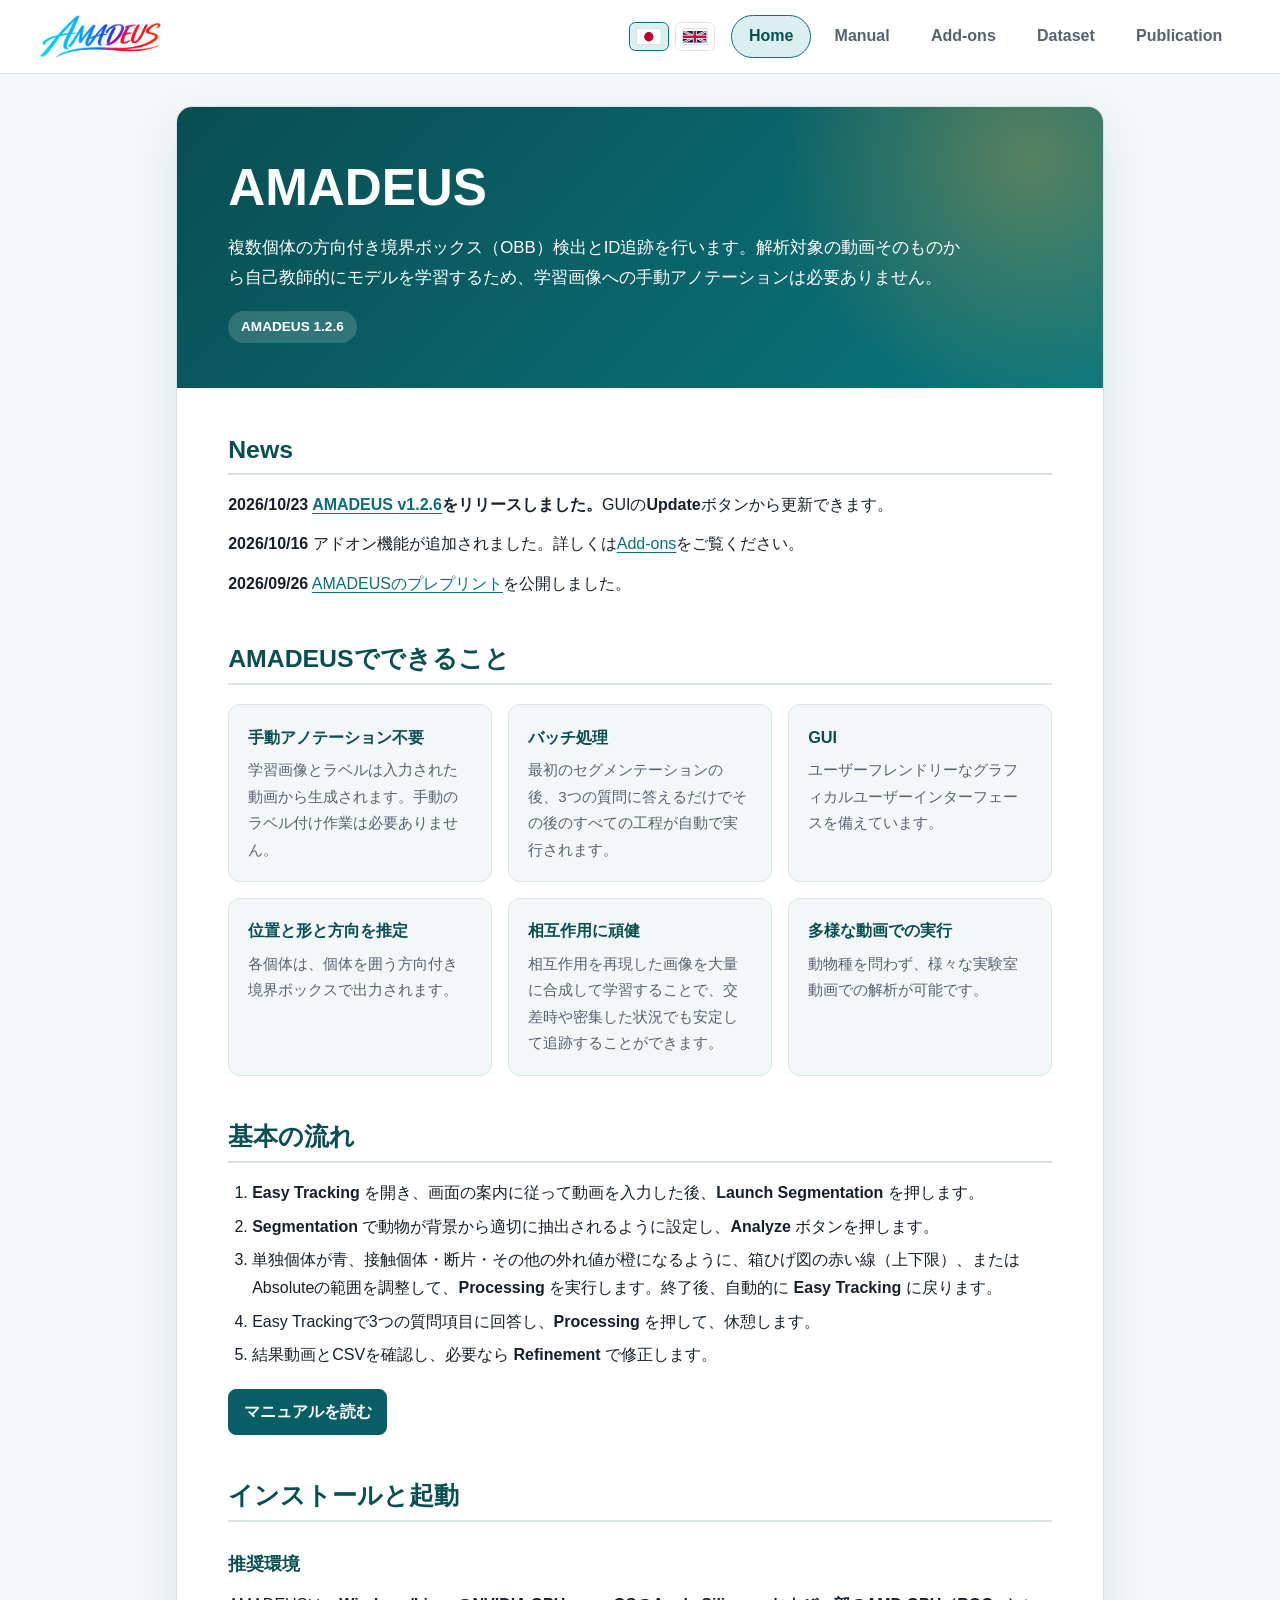
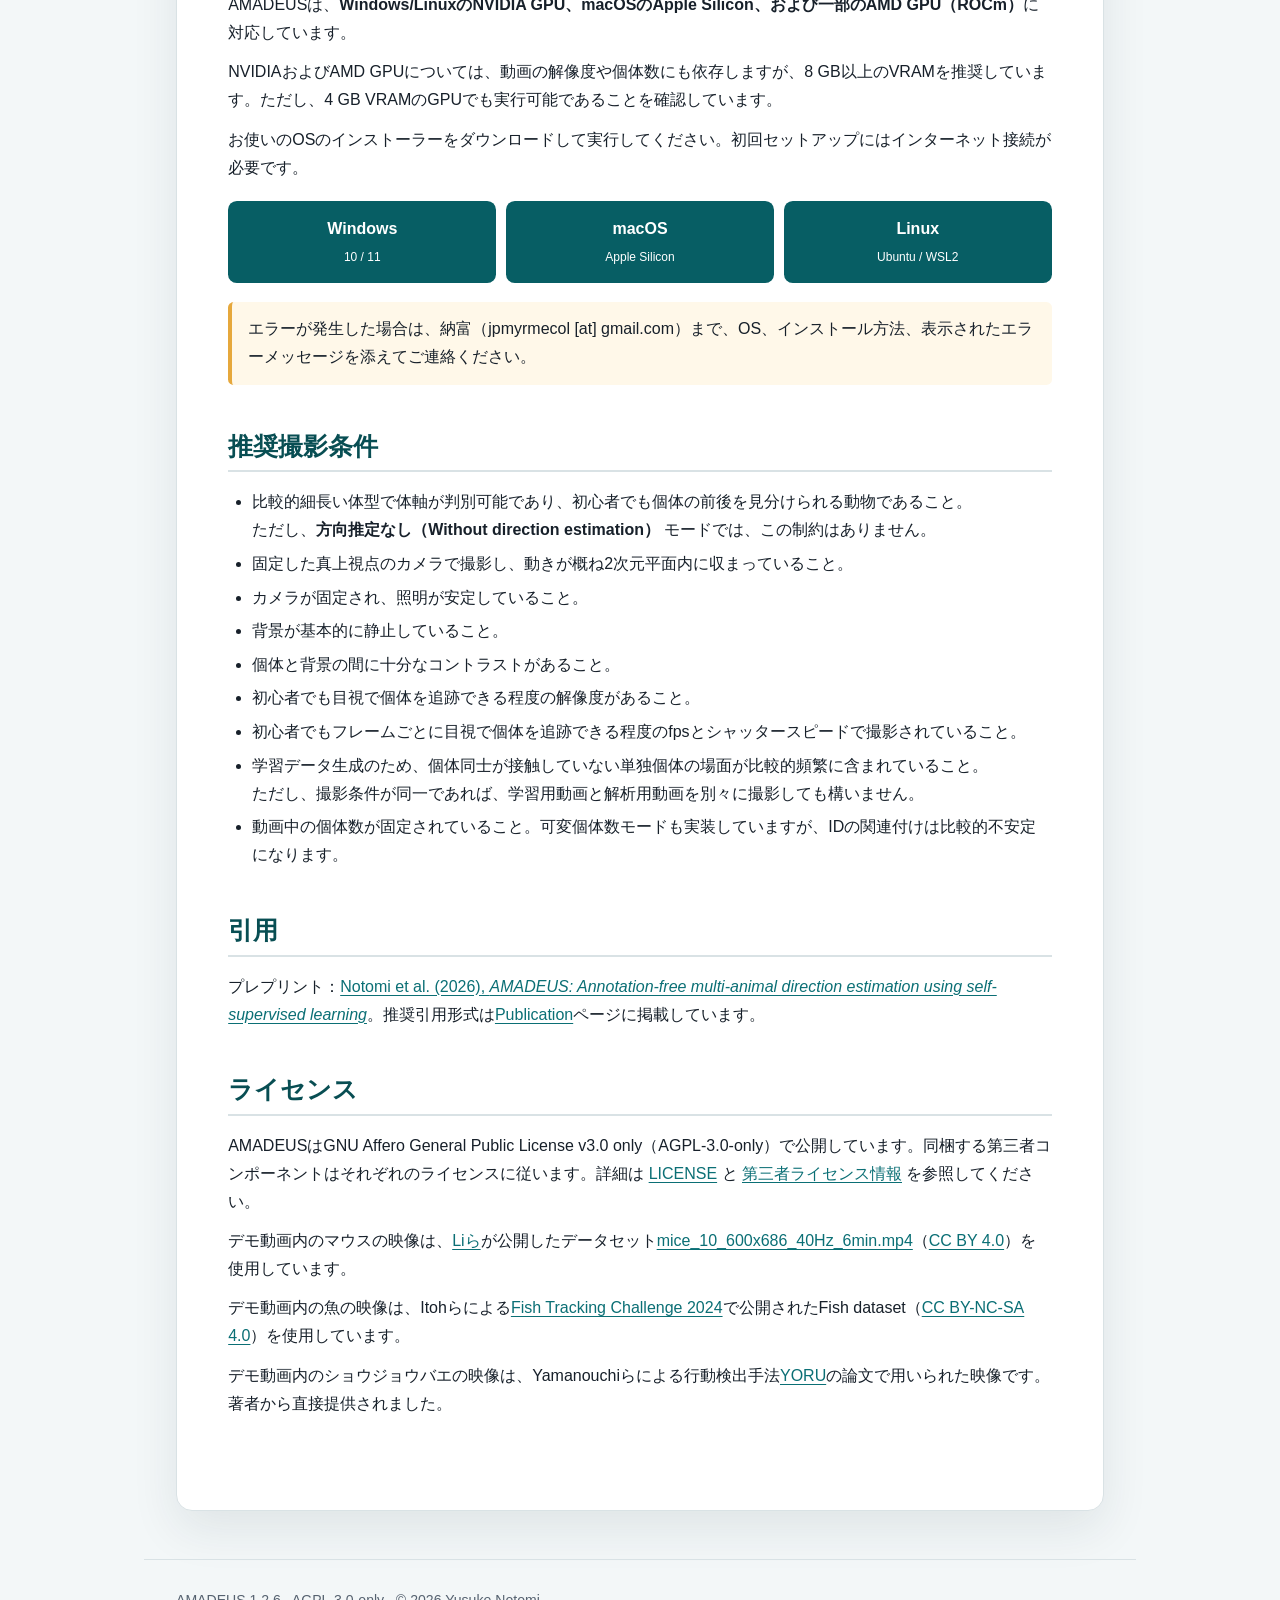
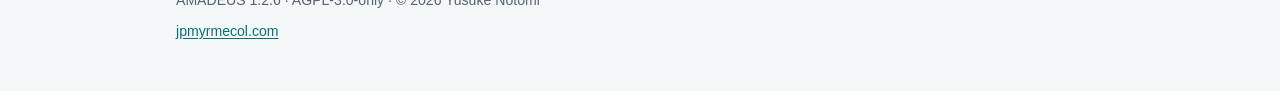
==== jp/index.html @ c87e65a0 "docs(site): update news version links and labels to v1.2.6" ====
<!doctype html>
<html lang="ja">
<head>
<meta charset="utf-8">
<meta name="viewport" content="width=device-width, initial-scale=1">
<script>
if (location.hostname === "jpmyrmecol.github.io") {
  location.replace("https://amadeus.jpmyrmecol.com"
    + location.pathname.replace(/^\/AMADEUS-site\/?/i, "/") + location.search + location.hash);
} else if (location.pathname.toLowerCase() === "/jp/index.html") {
  location.replace("/jp/" + location.search + location.hash);
}
</script>
<title>AMADEUS — 自己教師学習による複数個体トラッキング</title>
<meta name="description" content="AMADEUSは、解析動画そのものから自己教師的に学習し、複数個体の方向付き境界ボックス検出とID追跡を行います。学習画像への手動アノテーションは不要です。">
<link rel="canonical" href="https://amadeus.jpmyrmecol.com/jp/">
<link rel="alternate" hreflang="en" href="https://amadeus.jpmyrmecol.com/">
<link rel="alternate" hreflang="ja" href="https://amadeus.jpmyrmecol.com/jp/">
<link rel="alternate" hreflang="x-default" href="https://amadeus.jpmyrmecol.com/">
<link rel="icon" href="/assets/icon.png">
<link rel="stylesheet" href="/site.css?v=6">
<link rel="stylesheet" href="/install-tabs.css">
<link rel="stylesheet" href="/background-video.css?v=7">
<script src="/background-video.js?v=9" defer></script>
</head>
<body>
<a class="skip-link" href="#content">本文へ移動</a>

<header class="topbar"><a class="topbar-brand" href="/jp/"><img src="/assets/wordmark.png" alt="AMADEUS" width="116" height="42"></a><div class="navgroup"><div class="langs" role="group" aria-label="言語"><a href="/jp/" lang="ja" hreflang="ja" title="日本語" aria-label="日本語" aria-current="true"><svg viewBox="0 0 900 600" width="26" height="18" aria-hidden="true"><path fill="#fff" d="M0 0h900v600H0z"/><circle fill="#bc002d" cx="450" cy="300" r="180"/></svg></a><a href="/" lang="en" hreflang="en" title="English" aria-label="English"><svg viewBox="0 0 60 30" width="26" height="18" aria-hidden="true"><clipPath id="uk-flag"><path d="M0 0h60v30H0z"/></clipPath><g clip-path="url(#uk-flag)"><path fill="#012169" d="M0 0h60v30H0z"/><path d="m0 0 60 30m0-30L0 30" stroke="#fff" stroke-width="6"/><path d="m0 0 60 30m0-30L0 30" stroke="#c8102e" stroke-width="2"/><path d="M30 0v30M0 15h60" stroke="#fff" stroke-width="10"/><path d="M30 0v30M0 15h60" stroke="#c8102e" stroke-width="6"/></g></svg></a></div><nav class="tabs" aria-label="サイト内メニュー"><a href="/jp/" aria-current="page">Home</a><a href="/jp/manual.html">Manual</a><a href="/jp/addons.html">Add-ons</a><a href="/jp/dataset.html">Dataset</a><a href="/jp/publication.html">Publication</a></nav></div></header>

<div class="wrap">
<main class="card" id="content">

  <div class="hero">
    <h1>AMADEUS</h1>
    <p>複数個体の方向付き境界ボックス（OBB）検出とID追跡を行います。解析対象の動画そのものから自己教師的にモデルを学習するため、学習画像への手動アノテーションは必要ありません。</p>
    <a class="pill" href="https://github.com/jpmyrmecol/AMADEUS" target="_blank" rel="noopener noreferrer">AMADEUS 1.2.6</a>
  </div>

  <div class="site-mobile-demo">
    <video class="site-mobile-demo__video" autoplay muted loop playsinline preload="metadata" aria-label="AMADEUSのモバイルデモ動画"></video>
  </div>

  <div class="body">

  <section id="news">
    <h2>News</h2>
    <p><strong>2026/10/23 <a href="https://github.com/jpmyrmecol/AMADEUS/releases/tag/v1.2.6" target="_blank" rel="noopener noreferrer">AMADEUS v1.2.6</a>をリリースしました。</strong>GUIの<strong>Update</strong>ボタンから更新できます。</p>
    <p><strong>2026/10/16</strong> アドオン機能が追加されました。詳しくは<a href="/jp/addons.html">Add-ons</a>をご覧ください。</p>
    <p><strong>2026/09/26</strong> <a href="https://doi.org/10.64898/2026.09.19.752854" target="_blank" rel="noopener noreferrer">AMADEUSのプレプリント</a>を公開しました。</p>
  </section>

  <section id="about">
    <h2>AMADEUSでできること</h2>
    <div class="cards">
      <article>
        <h3>手動アノテーション不要</h3>
        <p>学習画像とラベルは入力された動画から生成されます。手動のラベル付け作業は必要ありません。</p>
      </article>
      <article>
        <h3>バッチ処理</h3>
        <p>最初のセグメンテーションの後、3つの質問に答えるだけでその後のすべての工程が自動で実行されます。</p>
      </article>
      <article>
        <h3>GUI</h3>
        <p>ユーザーフレンドリーなグラフィカルユーザーインターフェースを備えています。</p>
      </article>
      <article>
        <h3>位置と形と方向を推定</h3>
        <p>各個体は、個体を囲う方向付き境界ボックスで出力されます。</p>
      </article>
      <article>
        <h3>相互作用に頑健</h3>
        <p>相互作用を再現した画像を大量に合成して学習することで、交差時や密集した状況でも安定して追跡することができます。</p>
      </article>
      <article>
        <h3>多様な動画での実行</h3>
        <p>動物種を問わず、様々な実験室動画での解析が可能です。</p>
      </article>
    </div>
  </section>

  <section id="workflow">
    <h2>基本の流れ</h2>
    <ol>
      <li><strong>Easy Tracking</strong> を開き、画面の案内に従って動画を入力した後、<strong>Launch Segmentation</strong> を押します。</li>
      <li><strong>Segmentation</strong> で動物が背景から適切に抽出されるように設定し、<strong>Analyze</strong> ボタンを押します。</li>
      <li>単独個体が青、接触個体・断片・その他の外れ値が橙になるように、箱ひげ図の赤い線（上下限）、またはAbsoluteの範囲を調整して、<strong>Processing</strong> を実行します。終了後、自動的に <strong>Easy Tracking</strong> に戻ります。</li>
      <li>Easy Trackingで3つの質問項目に回答し、<strong>Processing</strong> を押して、休憩します。</li>
      <li>結果動画とCSVを確認し、必要なら <strong>Refinement</strong> で修正します。</li>
    </ol>
    <div class="links"><a class="primary" href="/jp/manual.html">マニュアルを読む</a></div>
  </section>

  <section id="install">
    <h2>インストールと起動</h2>
<h3>推奨環境</h3>
<p>AMADEUSは、<strong>Windows/LinuxのNVIDIA GPU、macOSのApple Silicon、および一部のAMD GPU（ROCm）</strong>に対応しています。</p>
<p>NVIDIAおよびAMD GPUについては、動画の解像度や個体数にも依存しますが、8 GB以上のVRAMを推奨しています。ただし、4 GB VRAMのGPUでも実行可能であることを確認しています。</p>
<p>お使いのOSのインストーラーをダウンロードして実行してください。初回セットアップにはインターネット接続が必要です。</p>
<div class="installer-downloads" role="group" aria-label="OS別インストーラー">
<a href="/AMADEUS-Setup.bat" download>Windows<span>10 / 11</span></a>
<a href="/AMADEUS-Setup.command" download>macOS<span>Apple Silicon</span></a>
<a href="/AMADEUS-Setup.sh" download>Linux<span>Ubuntu / WSL2</span></a>
</div>
<p class="note">エラーが発生した場合は、納富（jpmyrmecol [at] gmail.com）まで、OS、インストール方法、表示されたエラーメッセージを添えてご連絡ください。</p>

  </section>

  <section id="recording">
    <h2>推奨撮影条件</h2>
    <ul>
      <li>比較的細長い体型で体軸が判別可能であり、初心者でも個体の前後を見分けられる動物であること。<br>ただし、<strong>方向推定なし（Without direction estimation）</strong> モードでは、この制約はありません。</li>
      <li>固定した真上視点のカメラで撮影し、動きが概ね2次元平面内に収まっていること。</li>
      <li>カメラが固定され、照明が安定していること。</li>
      <li>背景が基本的に静止していること。</li>
      <li>個体と背景の間に十分なコントラストがあること。</li>
      <li>初心者でも目視で個体を追跡できる程度の解像度があること。</li>
      <li>初心者でもフレームごとに目視で個体を追跡できる程度のfpsとシャッタースピードで撮影されていること。</li>
      <li>学習データ生成のため、個体同士が接触していない単独個体の場面が比較的頻繁に含まれていること。<br>ただし、撮影条件が同一であれば、学習用動画と解析用動画を別々に撮影しても構いません。</li>
      <li>動画中の個体数が固定されていること。可変個体数モードも実装していますが、IDの関連付けは比較的不安定になります。</li>
    </ul>
  </section>

    <section id="cite">
    <h2>引用</h2>
    <p>プレプリント：<a href="https://doi.org/10.64898/2026.09.19.752854" target="_blank" rel="noopener noreferrer">Notomi et al. (2026), <em>AMADEUS: Annotation-free multi-animal direction estimation using self-supervised learning</em></a>。推奨引用形式は<a href="/jp/publication.html">Publication</a>ページに掲載しています。</p>
  </section>

  <section id="license">
    <h2>ライセンス</h2>
    <p>AMADEUSはGNU Affero General Public License v3.0 only（AGPL-3.0-only）で公開しています。同梱する第三者コンポーネントはそれぞれのライセンスに従います。詳細は <a href="https://github.com/jpmyrmecol/AMADEUS/blob/main/LICENSE" target="_blank" rel="noopener noreferrer">LICENSE</a> と <a href="https://github.com/jpmyrmecol/AMADEUS/blob/main/THIRD_PARTY_NOTICES.md" target="_blank" rel="noopener noreferrer">第三者ライセンス情報</a> を参照してください。</p>
    <p>デモ動画内のマウスの映像は、<a href="https://doi.org/10.1038/s41592-026-03051-8" target="_blank" rel="noopener noreferrer">Liら</a>が公開したデータセット<a href="https://doi.org/10.5281/zenodo.14580256" target="_blank" rel="noopener noreferrer">mice_10_600x686_40Hz_6min.mp4</a>（<a href="https://creativecommons.org/licenses/by/4.0/" target="_blank" rel="noopener noreferrer">CC BY 4.0</a>）を使用しています。</p>
    <p>デモ動画内の魚の映像は、Itohらによる<a href="https://ftc-2024.github.io/" target="_blank" rel="noopener noreferrer">Fish Tracking Challenge 2024</a>で公開されたFish dataset（<a href="https://creativecommons.org/licenses/by-nc-sa/4.0/" target="_blank" rel="noopener noreferrer">CC BY-NC-SA 4.0</a>）を使用しています。</p>
    <p>デモ動画内のショウジョウバエの映像は、Yamanouchiらによる行動検出手法<a href="https://doi.org/10.1126/sciadv.adw2109" target="_blank" rel="noopener noreferrer">YORU</a>の論文で用いられた映像です。著者から直接提供されました。</p>
  </section>

  </div>
</main>
</div>

<footer class="site">
  <p>AMADEUS 1.2.6 · AGPL-3.0-only · © 2026 Yusuke Notomi</p>
  <p><a href="https://jpmyrmecol.com/" target="_blank" rel="noopener noreferrer">jpmyrmecol.com</a></p>
</footer>
<!-- home-cache-refresh: 2026-09-14 -->
</body>
</html>
---- site.css ----
/* AMADEUS site -- shares the visual language of the HTML manuals. */
:root {
  color-scheme: light;
  --ink: #17202a;
  --muted: #566270;
  --paper: #ffffff;
  --soft: #f3f7f8;
  --line: #d9e2e5;
  --brand: #0b6f75;
  --brand-dark: #084e53;
  --accent: #e6a83c;
  --code: #edf3f4;
  --shadow: 0 18px 48px rgba(18, 45, 52, 0.09);
  --topbar-h: 4.6rem;
}

* { box-sizing: border-box; }
html { scroll-behavior: smooth; background: var(--soft); }

body {
  margin: 0;
  background: var(--soft);
  color: var(--ink);
  font-family: -apple-system, BlinkMacSystemFont, "Segoe UI", "Noto Sans JP",
    "Yu Gothic UI", Meiryo, sans-serif;
  line-height: 1.75;
}

a { color: var(--brand); text-underline-offset: 0.16em; }
a:hover { color: var(--brand-dark); }

.skip-link {
  position: fixed; top: 0.5rem; left: 0.5rem; z-index: 30;
  padding: 0.55rem 0.8rem; background: var(--ink); color: white;
  transform: translateY(-150%);
}
.skip-link:focus { transform: none; }

/* ---------- top bar with the site tabs ---------- */
.topbar {
  position: sticky; top: 0; z-index: 20;
  display: flex; align-items: center; gap: 1.5rem;
  height: var(--topbar-h);
  padding: 0 clamp(0.9rem, 4vw, 2.5rem);
  border-bottom: 1px solid var(--line);
  background: rgba(255, 255, 255, 0.94);
}

.topbar-brand { display: inline-flex; align-items: center; text-decoration: none; }
.topbar-brand img { height: 2.7rem; width: auto; display: block; }

.navgroup { display: flex; align-items: center; gap: 1rem; margin-left: auto; }

.langs { display: flex; gap: 0.4rem; }
.langs a {
  display: inline-flex; align-items: center; justify-content: center;
  width: 2.5rem; height: 1.85rem;
  border: 1px solid var(--line); border-radius: 0.4rem; background: var(--paper);
  transition: background .15s, border-color .15s;
}
.langs a:hover { background: #eaf3f4; border-color: var(--brand); }
.langs a[aria-current="true"] { background: #dceff0; border-color: var(--brand); }
.langs svg { width: 1.6rem; height: 1.1rem; display: block; border: 1px solid var(--line); }
.langs a:focus-visible { outline: 3px solid var(--accent); outline-offset: 3px; }

.tabs { display: flex; gap: 0.35rem; }
.tabs a {
  padding: 0.42rem 1.05rem;
  border: 1px solid transparent; border-radius: 999px;
  color: var(--muted); text-decoration: none; font-weight: 600;
  white-space: nowrap;
}
.tabs a:hover { background: var(--soft); color: var(--brand-dark); }
.tabs a[aria-current="page"] {
  border-color: var(--brand); background: #dceff0; color: var(--brand-dark);
}
.tabs a:focus-visible, .topbar-brand:focus-visible {
  outline: 3px solid var(--accent); outline-offset: 3px;
}

/* ---------- page shell ---------- */
.wrap { max-width: 62rem; margin: 2rem auto 3rem; padding: 0 clamp(0.9rem, 4vw, 2rem); }

main.card {
  padding: 0 0 3rem;
  border: 1px solid var(--line); border-radius: 1rem;
  background: var(--paper); box-shadow: var(--shadow);
  overflow: hidden;
}

.hero {
  padding: 3.2rem clamp(1.2rem, 4vw, 3.4rem) 2.8rem;
  background:
    radial-gradient(circle at 92% 18%, rgba(230, 168, 60, 0.35), transparent 28%),
    linear-gradient(135deg, #084e53, #0b777d);
  color: white;
}
.eyebrow {
  margin: 0 0 0.4rem; color: #d6f3f3; font-weight: 700;
  letter-spacing: 0.08em; text-transform: uppercase; font-size: 0.85rem;
}
.hero h1 { margin: 0; color: white; font-size: clamp(2rem, 5vw, 3.2rem); line-height: 1.16; }
.hero p { max-width: 46rem; margin: 1rem 0 0; font-size: 1.05rem; }
.hero .pill {
  color: #fff; text-decoration: none;
  display: inline-block; margin-top: 1.2rem; padding: 0.25rem 0.8rem;
  border-radius: 999px; background: rgba(255, 255, 255, 0.16);
  font-size: 0.85rem; font-weight: 700;
}

.body { padding: 0 clamp(1.2rem, 4vw, 3.4rem); }

section { scroll-margin-top: calc(var(--topbar-h) + 1rem); margin: 2.8rem 0; }
h2 {
  margin: 0 0 1rem; padding-bottom: 0.45rem;
  border-bottom: 2px solid var(--line);
  color: var(--brand-dark); font-size: 1.55rem; line-height: 1.35;
}
h3 { margin: 1.7rem 0 0.6rem; color: var(--brand-dark); font-size: 1.1rem; }
p { margin: 0.7rem 0; }
ol, ul { padding-left: 1.5rem; }
li + li { margin-top: 0.35rem; }
.lead { font-size: 1.06rem; }

.note {
  margin: 1rem 0; padding: 0.85rem 1rem;
  border-left: 4px solid var(--accent); border-radius: 0.35rem;
  background: #fff8e9;
}

.cards { display: grid; gap: 1rem; grid-template-columns: repeat(auto-fit, minmax(15rem, 1fr)); margin: 1.2rem 0; }
.cards article {
  padding: 1.1rem 1.2rem;
  border: 1px solid var(--line); border-radius: 0.75rem; background: var(--soft);
}
#about .cards article {
  transition: transform 0.16s ease, box-shadow 0.16s ease, border-color 0.16s ease;
}
@media (hover: hover) and (pointer: fine) {
  #about .cards article:hover {
    transform: translateY(-2px);
    border-color: #cbd9dc;
    box-shadow: 0 6px 16px rgba(18, 45, 52, 0.08);
  }
}
@media (prefers-reduced-motion: reduce) {
  #about .cards article { transition: none; }
  #about .cards article:hover { transform: none; }
}
.cards h3 { margin: 0 0 0.35rem; font-size: 1.02rem; }
.cards p { margin: 0; color: var(--muted); font-size: 0.95rem; }

.table-wrap { margin: 1rem 0; overflow-x: auto; border: 1px solid var(--line); border-radius: 0.65rem; }
table { width: 100%; border-collapse: collapse; background: var(--paper); font-size: 0.94rem; }
th, td { padding: 0.7rem 0.8rem; border-bottom: 1px solid var(--line); text-align: left; vertical-align: top; }
th { background: #eaf3f4; color: var(--brand-dark); white-space: nowrap; }
tr:last-child td { border-bottom: 0; }
td { overflow-wrap: anywhere; }

code {
  padding: 0.08em 0.35em; border-radius: 0.25rem; background: var(--code);
  font-family: "Cascadia Mono", Consolas, monospace; font-size: 0.9em;
  overflow-wrap: anywhere;
}
pre {
  margin: 1rem 0; padding: 0.9rem 1rem; overflow-x: auto;
  border: 1px solid var(--line); border-radius: 0.6rem; background: var(--code);
  font-family: "Cascadia Mono", Consolas, monospace; font-size: 0.88rem; line-height: 1.6;
}
pre code { padding: 0; background: none; }

.links { display: flex; flex-wrap: wrap; gap: 0.65rem; margin: 1.2rem 0; }
.links a {
  display: inline-block; padding: 0.5rem 0.9rem;
  border: 1px solid var(--line); border-radius: 0.5rem; background: var(--soft);
  text-decoration: none; font-weight: 600;
}
.links a:hover { border-color: var(--brand); background: #eaf3f4; }
.links a.primary { border-color: #075e64; background: #075e64; color: white; }
.links a.primary:hover { background: var(--brand); }

.status {
  display: inline-block; padding: 0.2rem 0.7rem; border-radius: 999px;
  background: #fff1d6; color: #8a5b09; font-size: 0.82rem; font-weight: 700;
}

footer.site {
  max-width: 62rem; margin: 0 auto 3rem;
  padding: 1.4rem clamp(0.9rem, 4vw, 2rem) 0;
  border-top: 1px solid var(--line);
  color: var(--muted); font-size: 0.88rem;
}
footer.site p { margin: 0.35rem 0; }

@media (max-width: 720px) {
  .topbar {
    display: grid;
    grid-template-columns: minmax(0, 1fr) auto;
    grid-template-areas:
      "brand langs"
      "tabs tabs";
    align-items: center;
    column-gap: 0.75rem;
    row-gap: 0.7rem;
    height: auto;
    padding-top: 0.6rem;
    padding-bottom: 0.6rem;
  }
  .topbar-brand { grid-area: brand; }
  .navgroup { display: contents; }
  .langs { grid-area: langs; justify-self: end; }
  .tabs { grid-area: tabs; width: 100%; flex-wrap: wrap; }
  .tabs a { flex: 1; text-align: center; padding-inline: 0.5rem; }
  .wrap { margin-top: 0; padding: 0; }
  main.card { border-radius: 0; border-inline: 0; }
}

/* Wrap the five site tabs on narrow desktop screens. */
@media (min-width: 721px) and (max-width: 900px) {
  .topbar { display:grid; grid-template-columns:minmax(0,1fr) auto; grid-template-areas:"brand langs" "tabs tabs"; height:auto; row-gap:0.35rem; padding-block:0.5rem; }
  .topbar-brand { grid-area:brand; }
  .navgroup { display:contents; }
  .langs { grid-area:langs; justify-self:end; }
  .tabs { grid-area:tabs; justify-content:center; }
}
---- install-tabs.css ----
/* Native radio controls keep OS selection usable without JavaScript. */
.install-os-tabs {
  position: relative;
  display: grid;
  grid-template-columns: repeat(3, minmax(0, 1fr));
  margin: 1rem 1rem .7rem;
}
.install-os-tabs > .install-os-choice {
  position: absolute;
  width: 1px;
  height: 1px;
  padding: 0;
  overflow: hidden;
  clip-path: inset(50%);
  white-space: nowrap;
}
.install-os-tabs > label {
  display: block;
  padding: .8rem .4rem;
  text-align: center;
  font-weight: 600;
  cursor: pointer;
  color: #52666b;
  border-bottom: 3px solid #dbe5e7;
}
.install-os-tabs > label:hover { background: #edf5f5; }
.install-os-tabs > input:checked + label {
  color: #075e64;
  border-bottom-color: #075e64;
  background: #eaf3f4;
}
.install-os-tabs > input:focus-visible + label {
  outline: 2px solid #075e64;
  outline-offset: -4px;
}
.install-os-tabs > .install-os-panel {
  display: none;
  grid-column: 1 / -1;
  min-width: 0;
  padding: .3rem 0;
}
#launch-os-windows:checked ~ .install-os-windows,
#launch-os-macos:checked ~ .install-os-macos,
#launch-os-linux:checked ~ .install-os-linux,
#install-os-windows:checked ~ .install-os-windows,
#install-os-macos:checked ~ .install-os-macos,
#install-os-linux:checked ~ .install-os-linux,
#uninstall-os-windows:checked ~ .install-os-windows,
#uninstall-os-macos:checked ~ .install-os-macos,
#uninstall-os-linux:checked ~ .install-os-linux { display: block; }
.install-os-panel pre { overflow-x: auto; }

.installer-downloads {
  display: grid;
  grid-template-columns: repeat(3, minmax(0, 1fr));
  gap: .6rem;
  margin: 1.2rem 0;
}
.installer-downloads > a {
  display: block;
  padding: .9rem .3rem;
  border-radius: .55rem;
  background: #075e64;
  color: #fff;
  text-align: center;
  text-decoration: none;
  font-weight: 700;
}
.installer-downloads > a:hover { background: #03464b; color: #fff; }
.installer-downloads > a:focus-visible { outline: 3px solid #d49a24; outline-offset: 3px; }
.installer-downloads span { display: block; margin-top: .25rem; font-size: .75rem; font-weight: 400; }

/* Standalone manual command blocks. Inline <code> remains untouched. */
.manual-command-block {
  position: relative;
  max-width: 100%;
  min-width: 0;
  margin: .85rem 0 1rem;
}
.manual-command-block > pre {
  margin: 0;
  padding: 1rem 7.6rem 1rem .85rem;
  overflow-x: auto;
  white-space: pre;
  background: #edf3f4;
  color: #17202a;
  border: 1px solid #d9e2e5;
  border-radius: .5rem;
}
.manual-command-block > pre > code {
  padding: 0;
  background: transparent;
  border-radius: 0;
  white-space: inherit;
  overflow-wrap: normal;
  word-break: normal;
}
.manual-command-copy {
  position: absolute;
  top: .45rem;
  right: .45rem;
  min-width: 5.9rem;
  padding: .35rem .55rem;
  border: 1px solid #0b6f75;
  border-radius: .35rem;
  background: #fff;
  color: #084e53;
  font: inherit;
  font-size: .8rem;
  font-weight: 600;
  line-height: 1.3;
  cursor: pointer;
}
.manual-command-copy:hover { background: #eaf3f4; }
.manual-command-copy:focus-visible {
  outline: 2px solid #0b6f75;
  outline-offset: 2px;
}
.manual-command-copy:disabled { cursor: default; opacity: .8; }
---- background-video.css ----
/* Responsive tracking-video background for AMADEUS pages. */
.site-background-video,
.site-background-poster {
  position: fixed;
  left: 0;
  top: var(--site-background-top, 4.6rem);
  width: 100vw;
  height: calc(100vh - var(--site-background-top, 4.6rem));
  object-fit: cover;
  object-position: center center;
  background: #f3f7f8;
  pointer-events: none;
  z-index: 0;
}

.site-background-hitarea {
  position: fixed;
  left: 0;
  top: var(--site-background-top, 4.6rem);
  width: 100vw;
  height: calc(100vh - var(--site-background-top, 4.6rem));
  margin: 0;
  padding: 0;
  border: 0;
  background: transparent;
  cursor: pointer;
  z-index: 0;
}

.site-background-hitarea:focus-visible {
  outline: 3px solid #e6a83c;
  outline-offset: -6px;
}

body.site-background-active > .wrap,
body.site-background-active > .layout,
body.site-background-active > footer.site {
  position: relative;
  z-index: 1;
}

body.site-background-active > footer.site {
  background: rgba(243, 247, 248, 0.96);
}

.site-mobile-demo {
  display: none;
  position: relative;
  width: 100%;
}

.site-mobile-demo.is-visible {
  display: block;
}

.site-mobile-demo__video {
  display: block;
  width: 100%;
  height: auto;
}

.site-mobile-demo.is-manual-playback {
  cursor: pointer;
}

.site-mobile-demo.is-manual-playback:focus-visible {
  outline: 3px solid #e6a83c;
  outline-offset: -4px;
}

.site-mobile-demo.is-manual-playback .site-mobile-demo__video {
  aspect-ratio: 2 / 3;
  object-fit: cover;
}

.site-demo-control {
  position: absolute;
  display: block;
  color: #084e53;
  pointer-events: none;
  z-index: 3;
}

.site-demo-control.is-hidden {
  display: none;
}

.site-demo-control--background {
  position: fixed;
  transform: translate(-50%, -50%);
}

.site-demo-control--mobile {
  left: 50%;
  top: 50%;
  transform: translate(-50%, -50%);
}

.site-demo-control__disc {
  display: grid;
  place-items: center;
  width: 84px;
  height: 84px;
  border: 2px solid rgba(8, 78, 83, 0.28);
  border-radius: 50%;
  background: rgba(255, 255, 255, 0.5);
  box-shadow: 0 8px 28px rgba(18, 45, 52, 0.24);
}

.site-demo-control__icon::before {
  content: "";
  display: block;
  width: 0;
  height: 0;
  margin-left: 6px;
  border-top: 15px solid transparent;
  border-bottom: 15px solid transparent;
  border-left: 24px solid currentColor;
}

@media print {
  .site-background-video,
  .site-background-poster,
  .site-background-hitarea,
  .site-demo-control {
    display: none !important;
  }
}
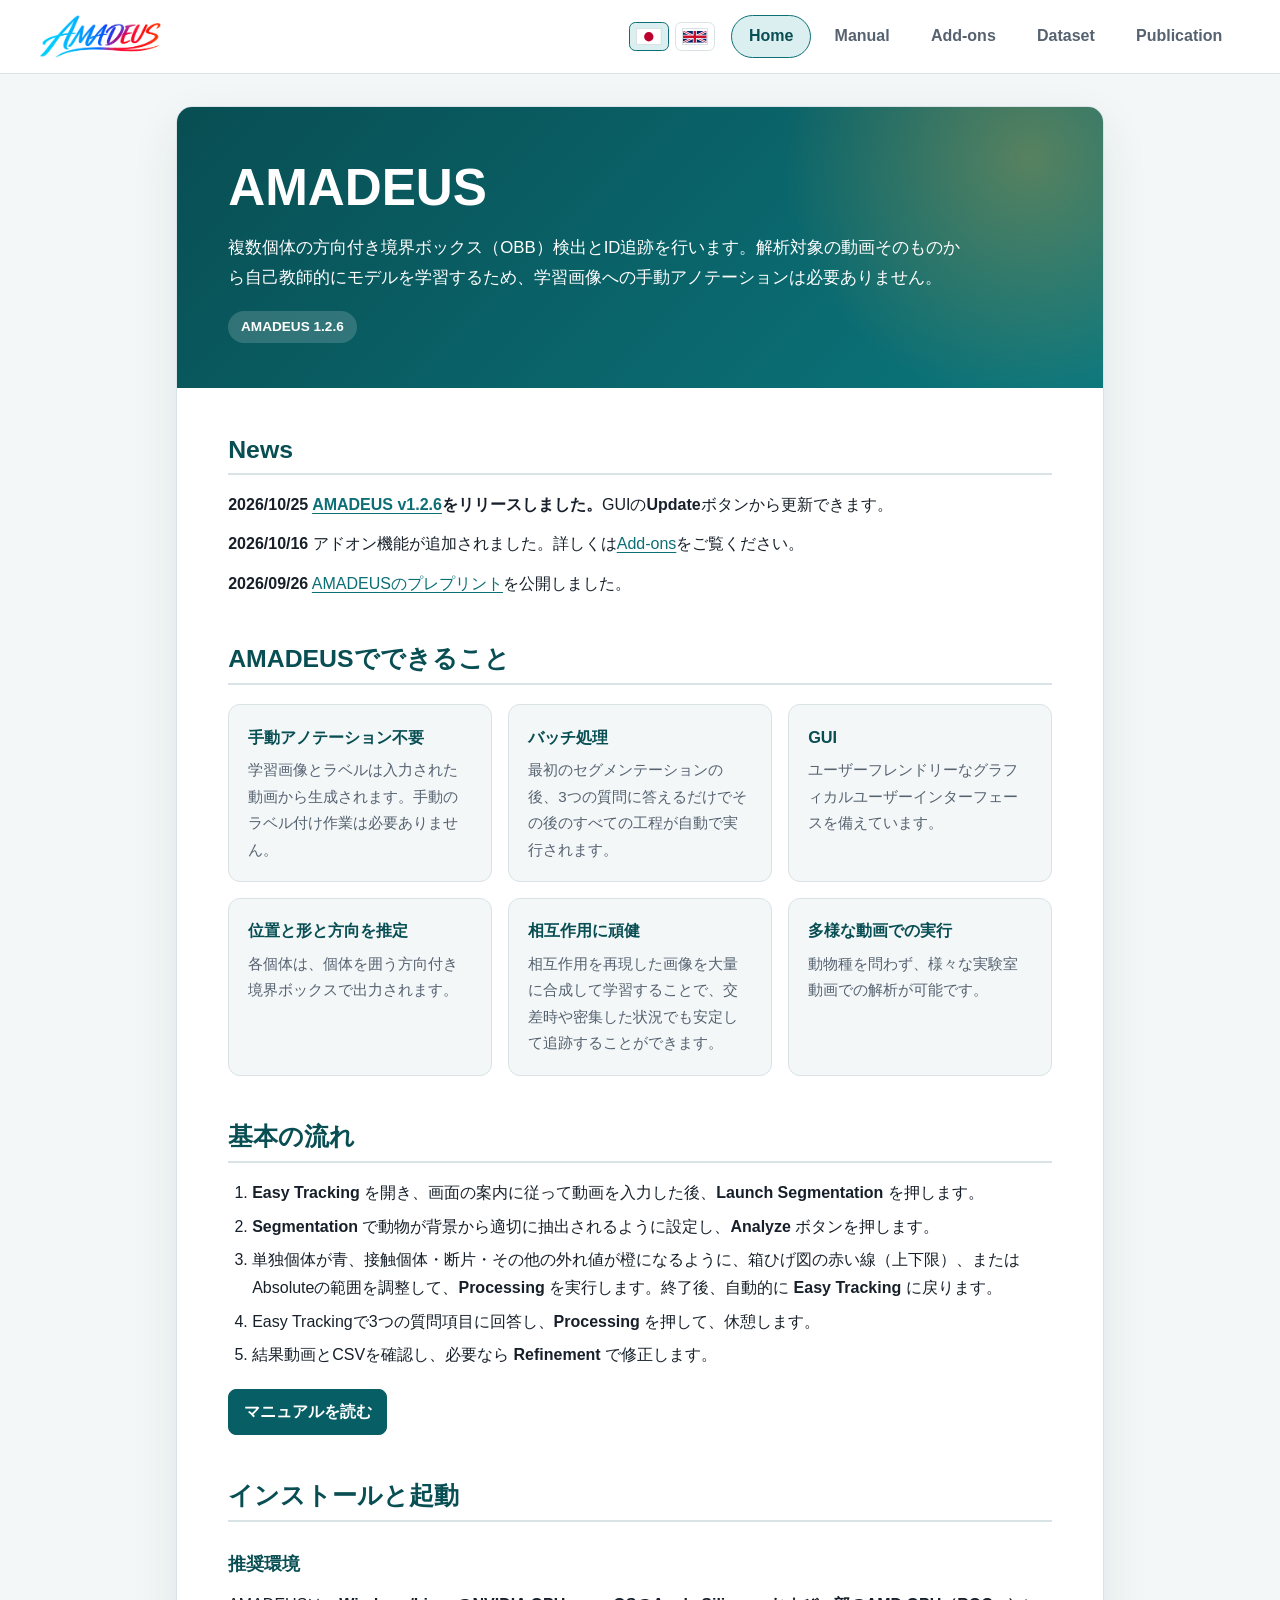
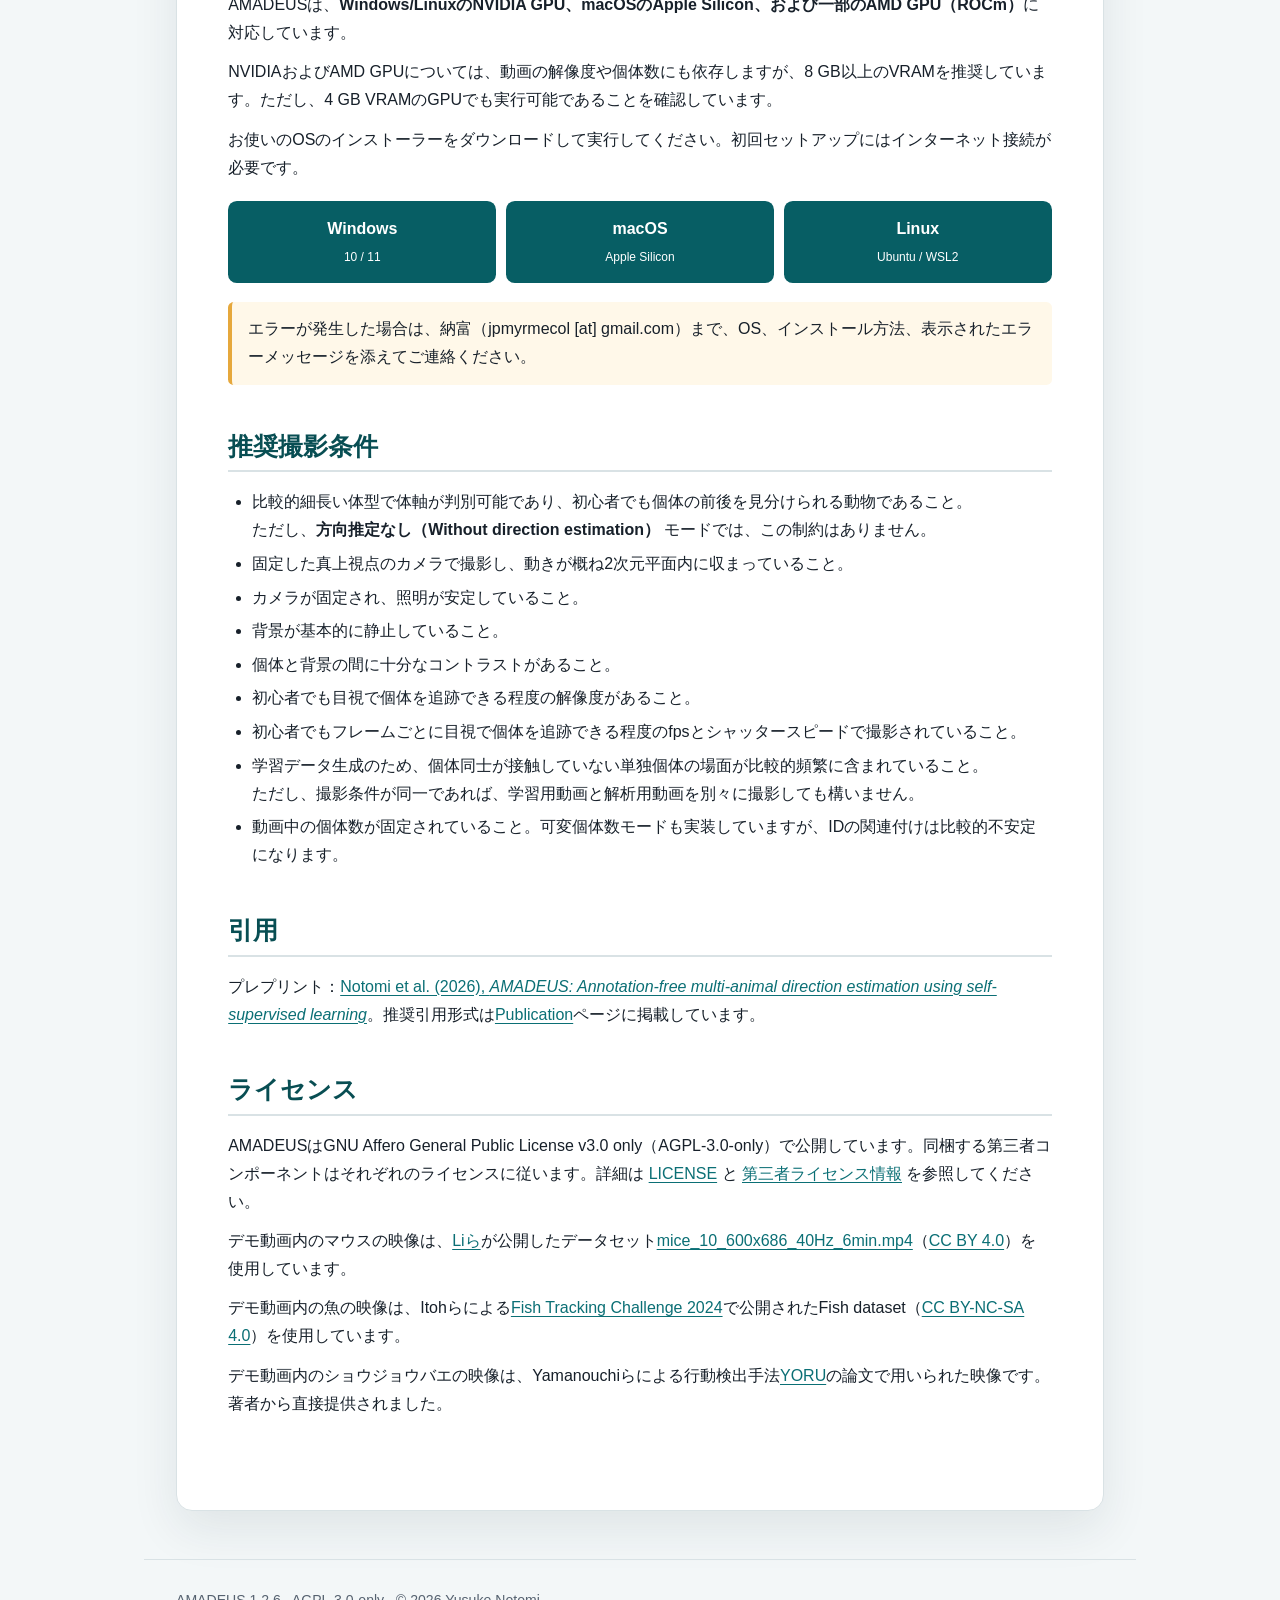
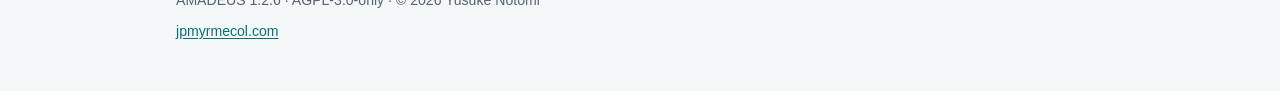
==== commit b053b409: "docs(site): correct v1.2.6 release news date to Oct 25" ====
--- a/jp/index.html
+++ b/jp/index.html
@@ -45,7 +45,7 @@
 
   <section id="news">
     <h2>News</h2>
-    <p><strong>2026/10/23 <a href="https://github.com/jpmyrmecol/AMADEUS/releases/tag/v1.2.6" target="_blank" rel="noopener noreferrer">AMADEUS v1.2.6</a>をリリースしました。</strong>GUIの<strong>Update</strong>ボタンから更新できます。</p>
+    <p><strong>2026/10/25 <a href="https://github.com/jpmyrmecol/AMADEUS/releases/tag/v1.2.6" target="_blank" rel="noopener noreferrer">AMADEUS v1.2.6</a>をリリースしました。</strong>GUIの<strong>Update</strong>ボタンから更新できます。</p>
     <p><strong>2026/10/16</strong> アドオン機能が追加されました。詳しくは<a href="/jp/addons.html">Add-ons</a>をご覧ください。</p>
     <p><strong>2026/09/26</strong> <a href="https://doi.org/10.64898/2026.09.19.752854" target="_blank" rel="noopener noreferrer">AMADEUSのプレプリント</a>を公開しました。</p>
   </section>
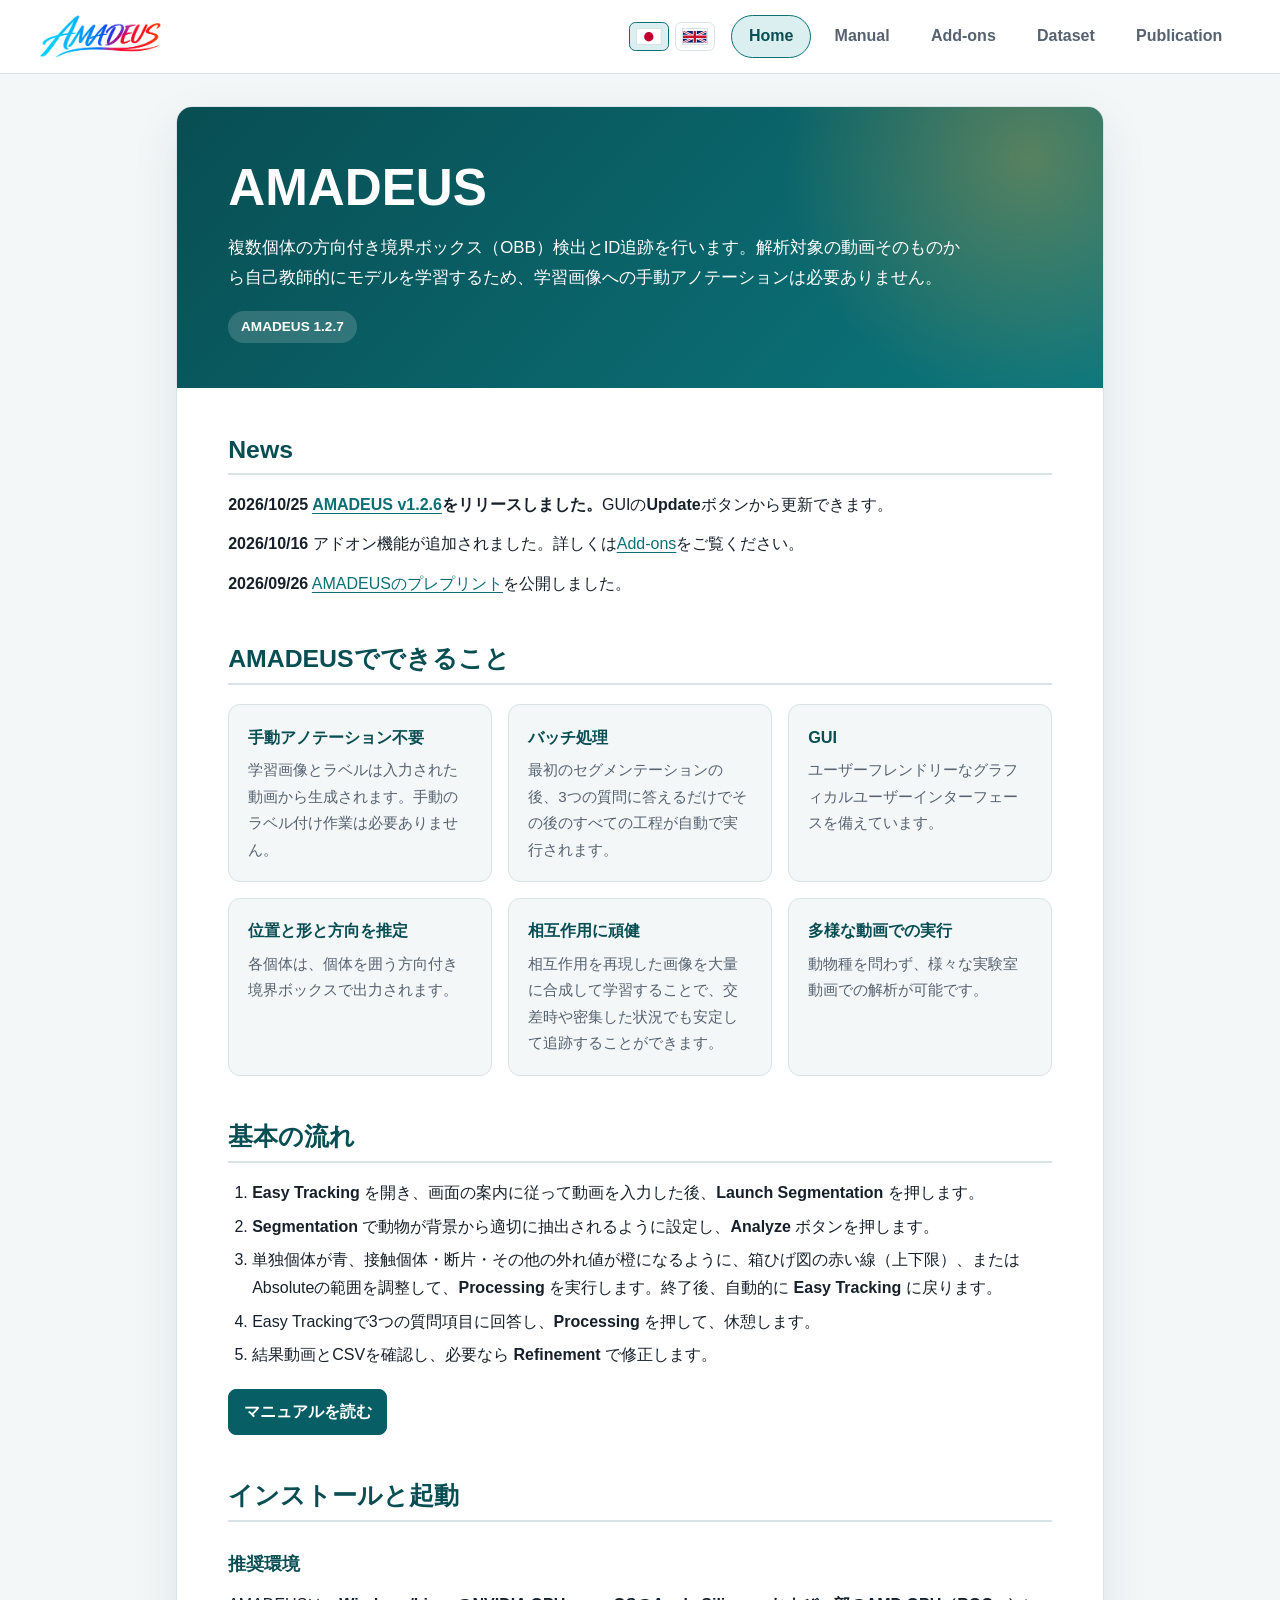
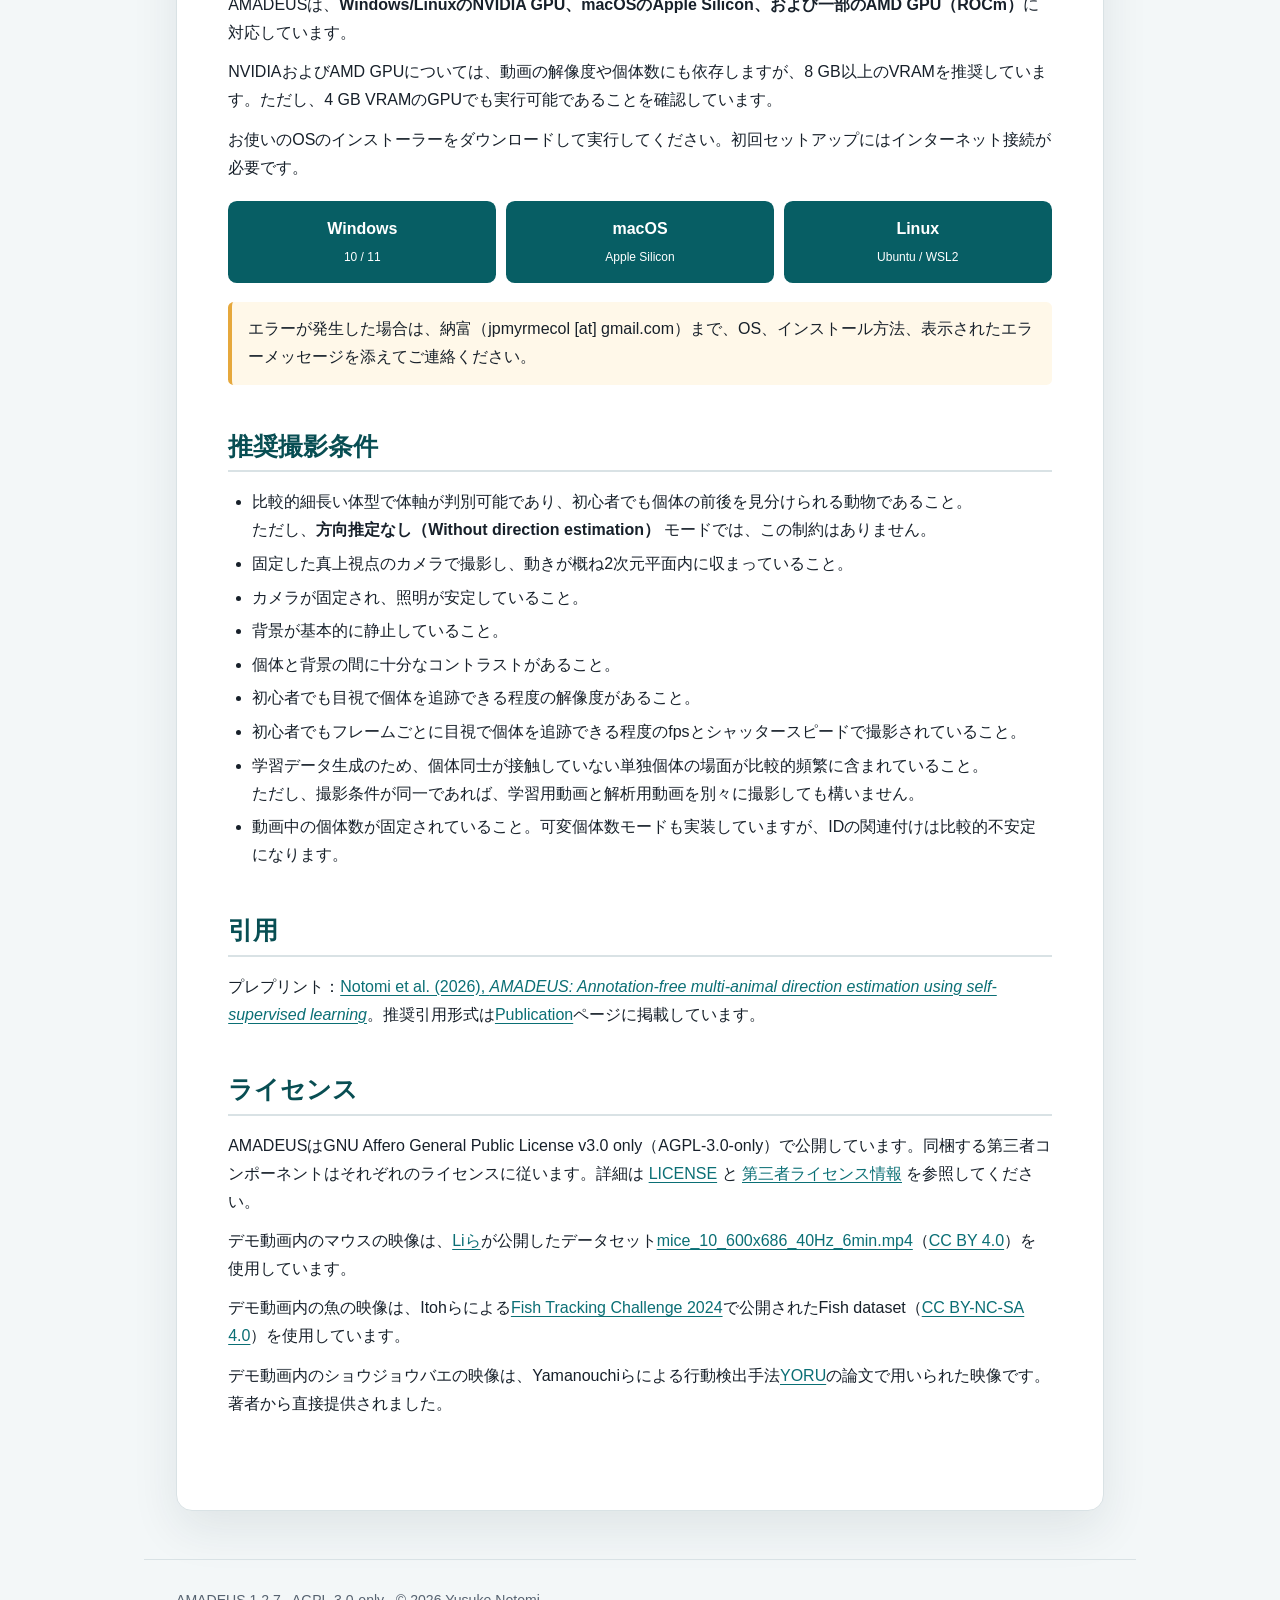
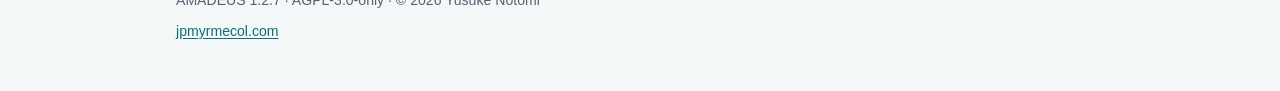
==== commit 1840dba6: "Update AMADEUS website version displays to 1.2.7" ====
--- a/jp/index.html
+++ b/jp/index.html
@@ -34,7 +34,7 @@
   <div class="hero">
     <h1>AMADEUS</h1>
     <p>複数個体の方向付き境界ボックス（OBB）検出とID追跡を行います。解析対象の動画そのものから自己教師的にモデルを学習するため、学習画像への手動アノテーションは必要ありません。</p>
-    <a class="pill" href="https://github.com/jpmyrmecol/AMADEUS" target="_blank" rel="noopener noreferrer">AMADEUS 1.2.6</a>
+    <a class="pill" href="https://github.com/jpmyrmecol/AMADEUS" target="_blank" rel="noopener noreferrer">AMADEUS 1.2.7</a>
   </div>
 
   <div class="site-mobile-demo">
@@ -140,7 +140,7 @@
 </div>
 
 <footer class="site">
-  <p>AMADEUS 1.2.6 · AGPL-3.0-only · © 2026 Yusuke Notomi</p>
+  <p>AMADEUS 1.2.7 · AGPL-3.0-only · © 2026 Yusuke Notomi</p>
   <p><a href="https://jpmyrmecol.com/" target="_blank" rel="noopener noreferrer">jpmyrmecol.com</a></p>
 </footer>
 <!-- home-cache-refresh: 2026-09-14 -->
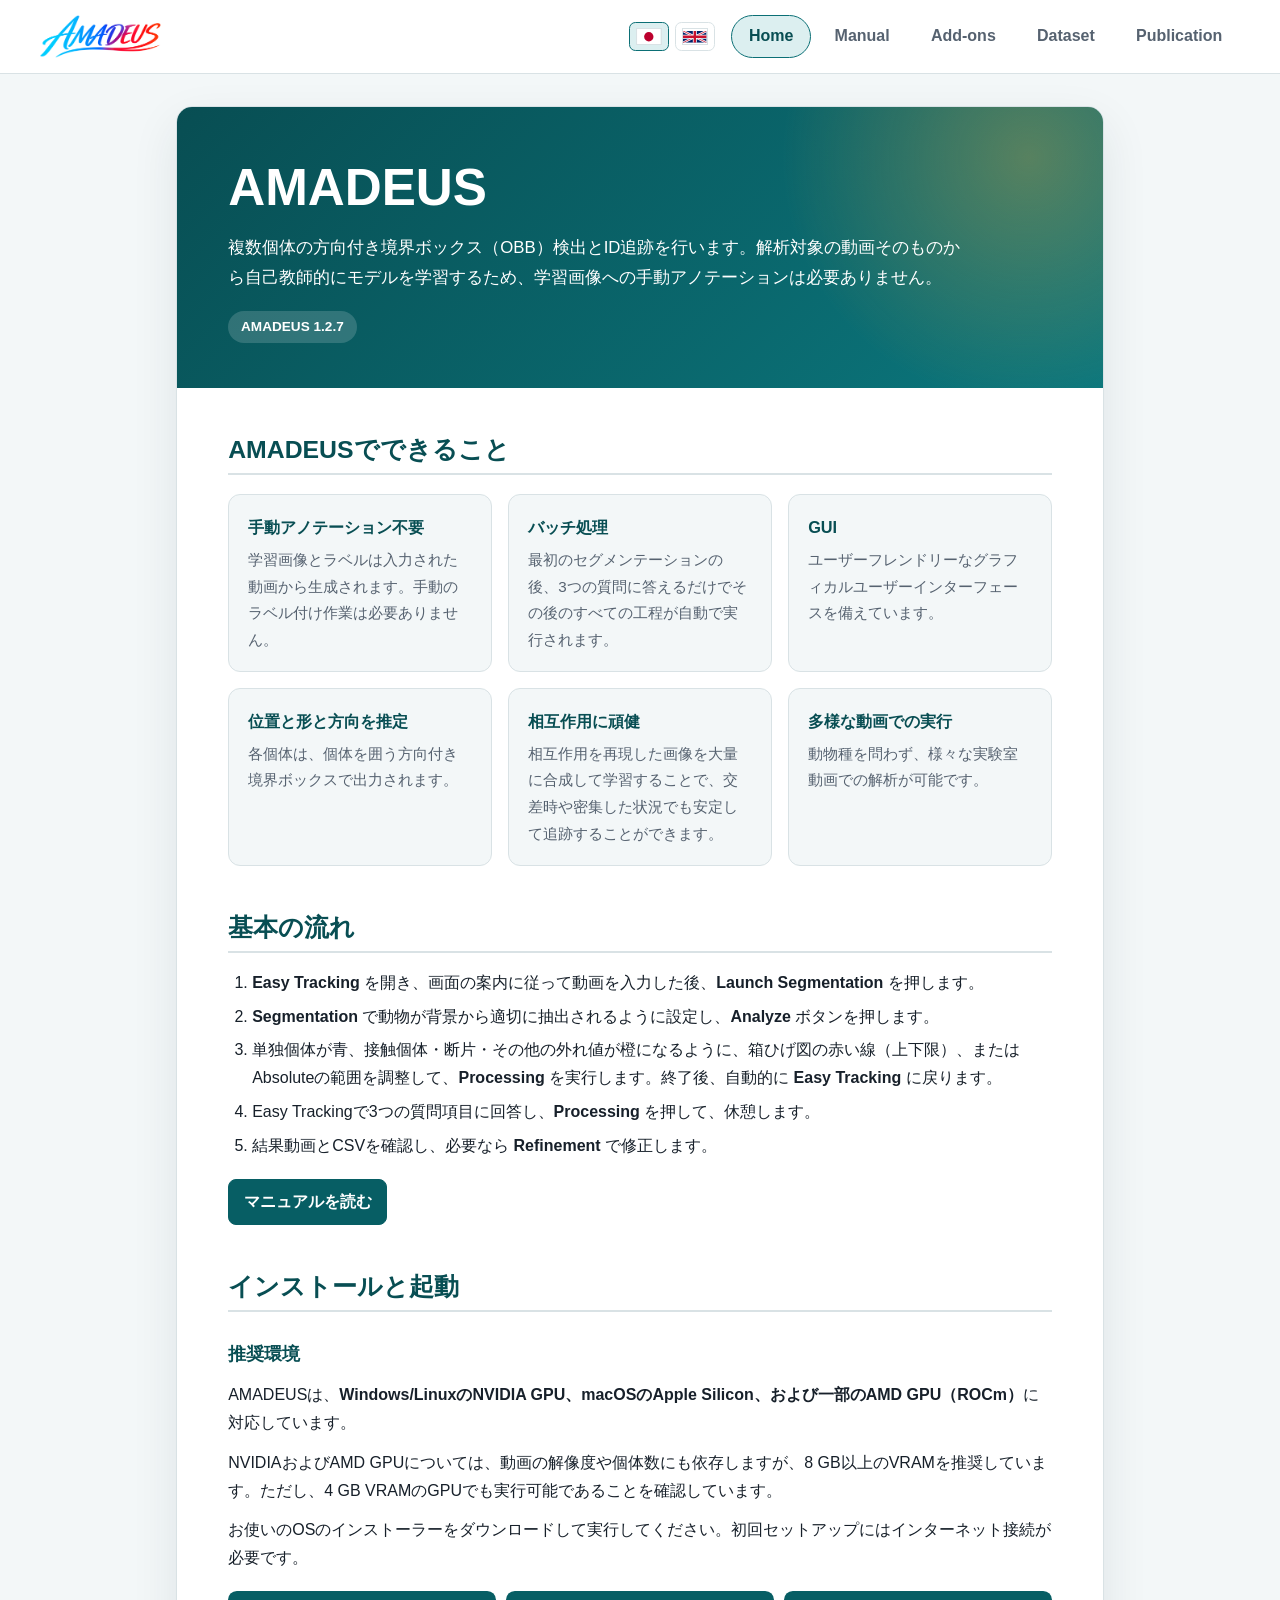
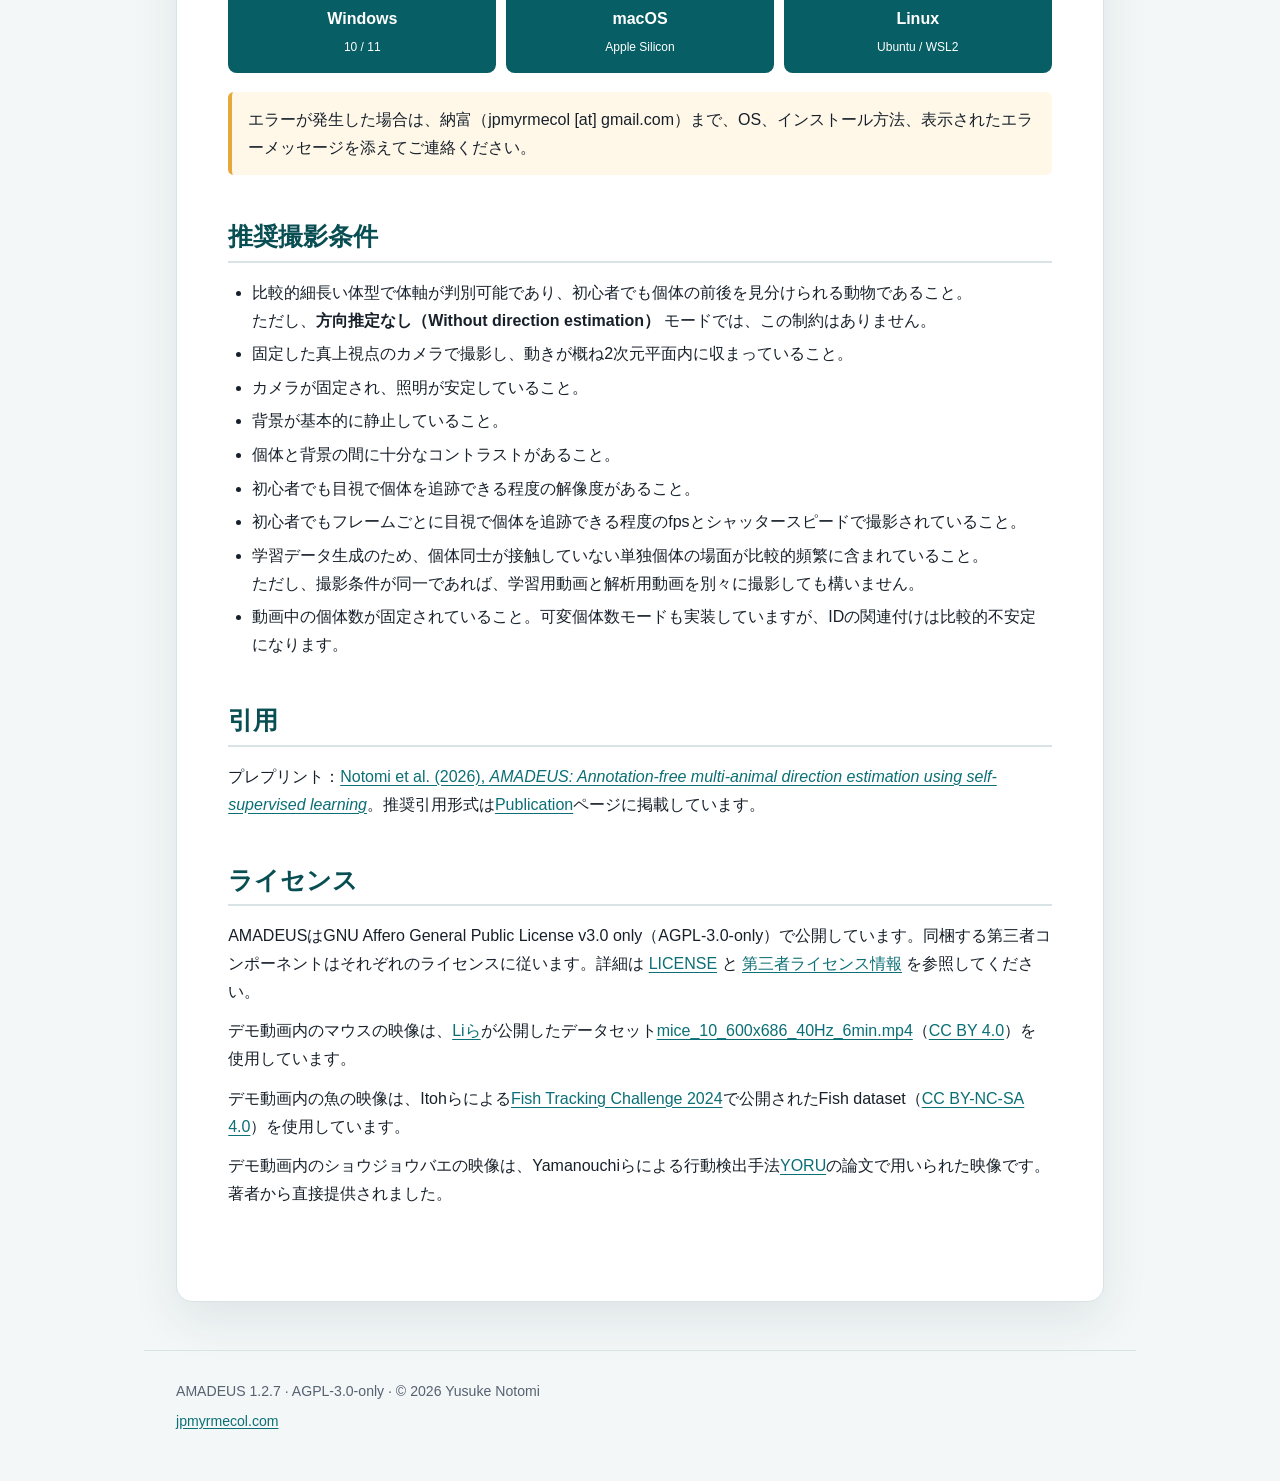
==== commit e2daae9e: "Finish version 1.2.7 site update and remove outdated news" ====
--- a/jp/index.html
+++ b/jp/index.html
@@ -42,13 +42,6 @@
   </div>
 
   <div class="body">
-
-  <section id="news">
-    <h2>News</h2>
-    <p><strong>2026/10/25 <a href="https://github.com/jpmyrmecol/AMADEUS/releases/tag/v1.2.6" target="_blank" rel="noopener noreferrer">AMADEUS v1.2.6</a>をリリースしました。</strong>GUIの<strong>Update</strong>ボタンから更新できます。</p>
-    <p><strong>2026/10/16</strong> アドオン機能が追加されました。詳しくは<a href="/jp/addons.html">Add-ons</a>をご覧ください。</p>
-    <p><strong>2026/09/26</strong> <a href="https://doi.org/10.64898/2026.09.19.752854" target="_blank" rel="noopener noreferrer">AMADEUSのプレプリント</a>を公開しました。</p>
-  </section>
 
   <section id="about">
     <h2>AMADEUSでできること</h2>
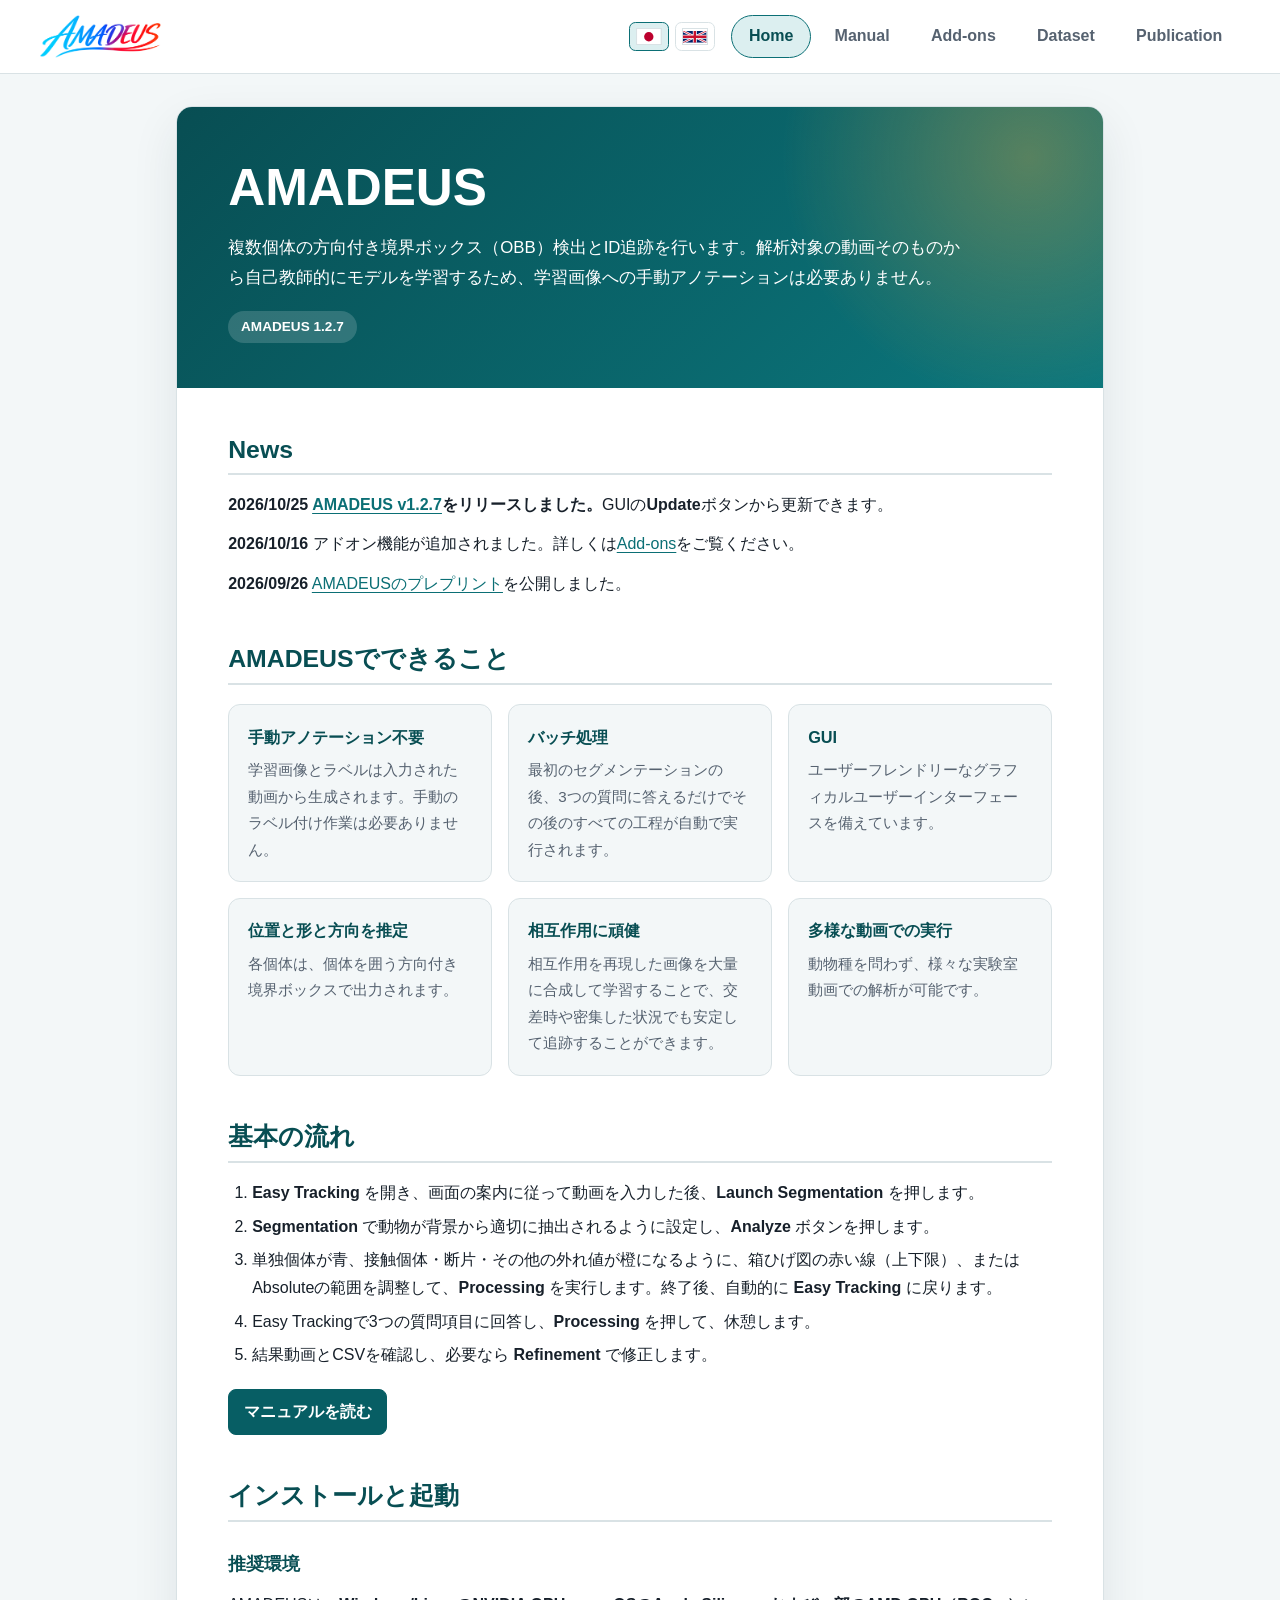
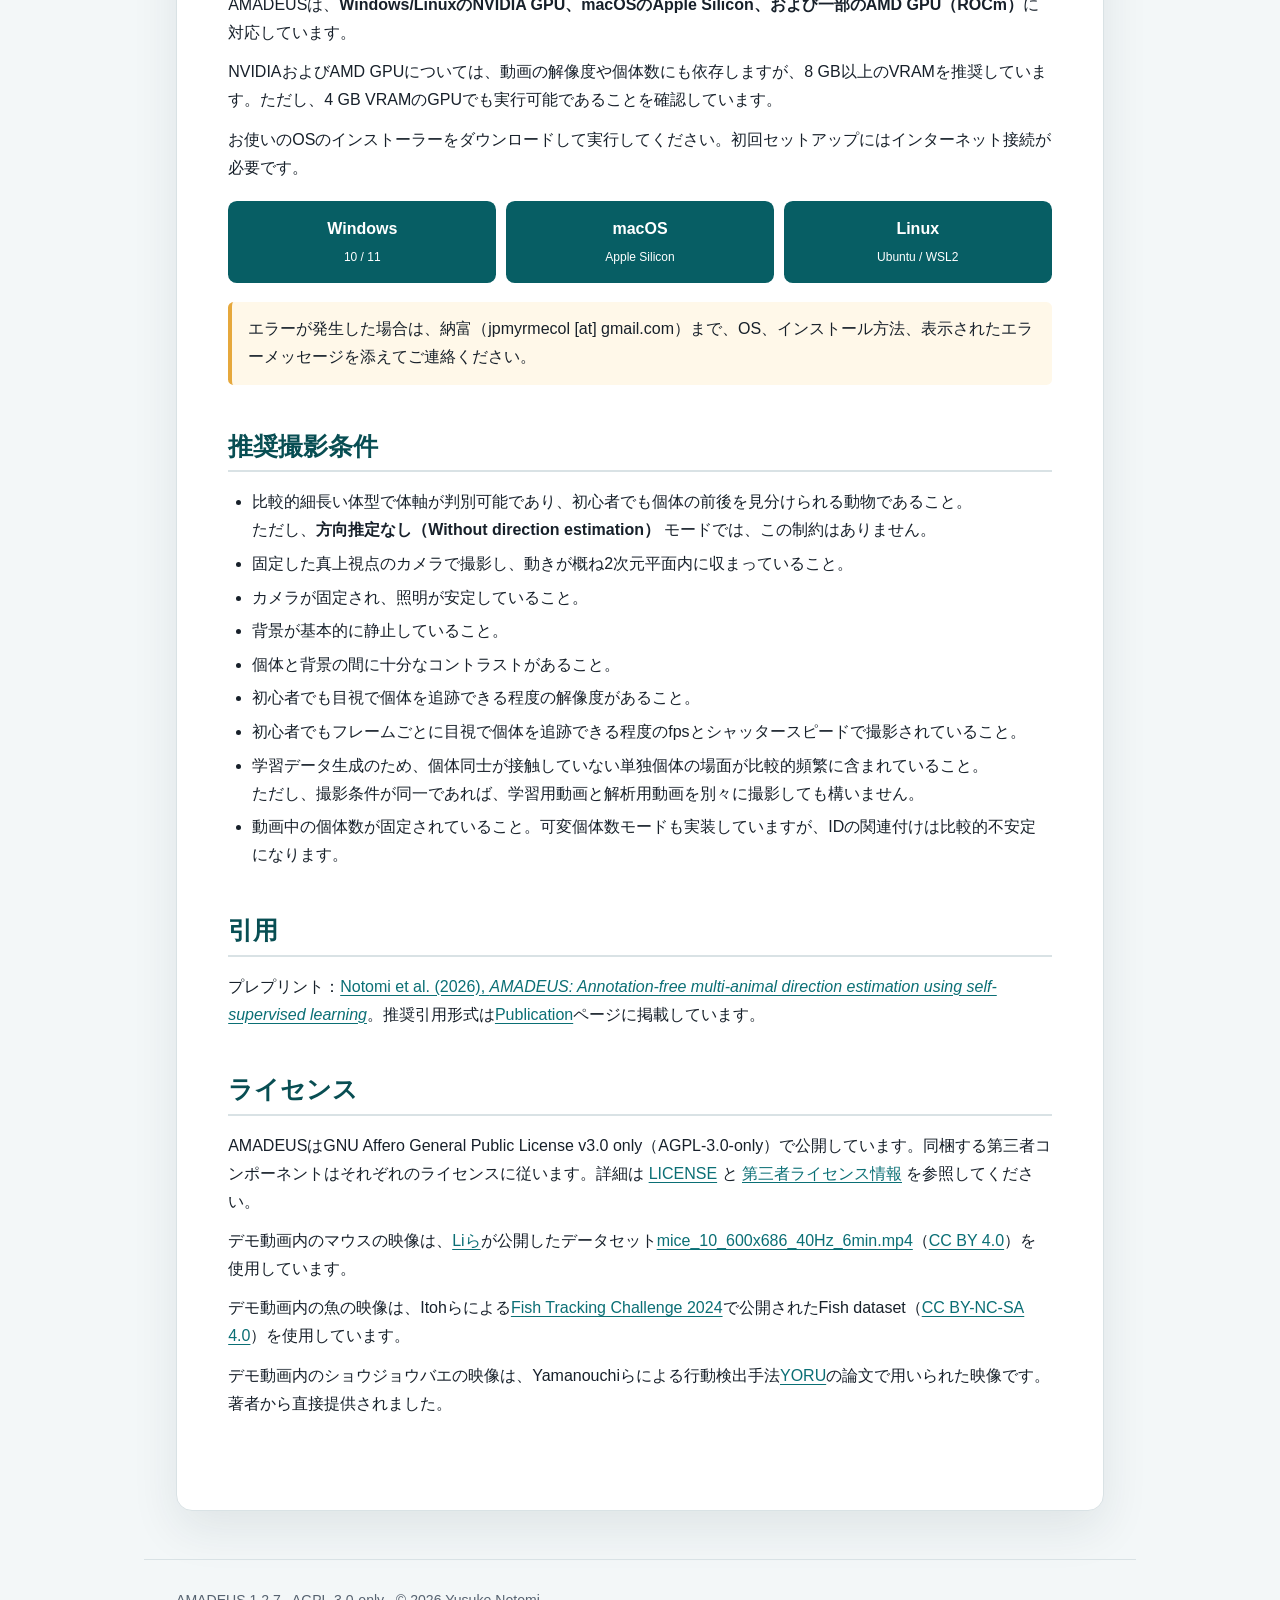
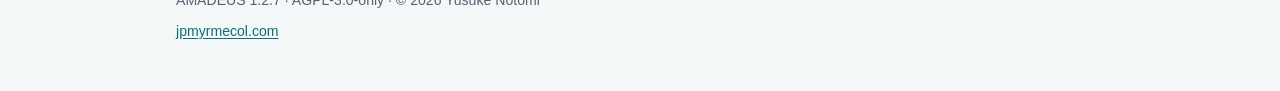
==== commit 2e121ef9: "Restore NEWS sections and update displayed version without changing links" ====
--- a/jp/index.html
+++ b/jp/index.html
@@ -42,6 +42,13 @@
   </div>
 
   <div class="body">
+
+  <section id="news">
+    <h2>News</h2>
+    <p><strong>2026/10/25 <a href="https://github.com/jpmyrmecol/AMADEUS/releases/tag/v1.2.6" target="_blank" rel="noopener noreferrer">AMADEUS v1.2.7</a>をリリースしました。</strong>GUIの<strong>Update</strong>ボタンから更新できます。</p>
+    <p><strong>2026/10/16</strong> アドオン機能が追加されました。詳しくは<a href="/jp/addons.html">Add-ons</a>をご覧ください。</p>
+    <p><strong>2026/09/26</strong> <a href="https://doi.org/10.64898/2026.09.19.752854" target="_blank" rel="noopener noreferrer">AMADEUSのプレプリント</a>を公開しました。</p>
+  </section>
 
   <section id="about">
     <h2>AMADEUSでできること</h2>
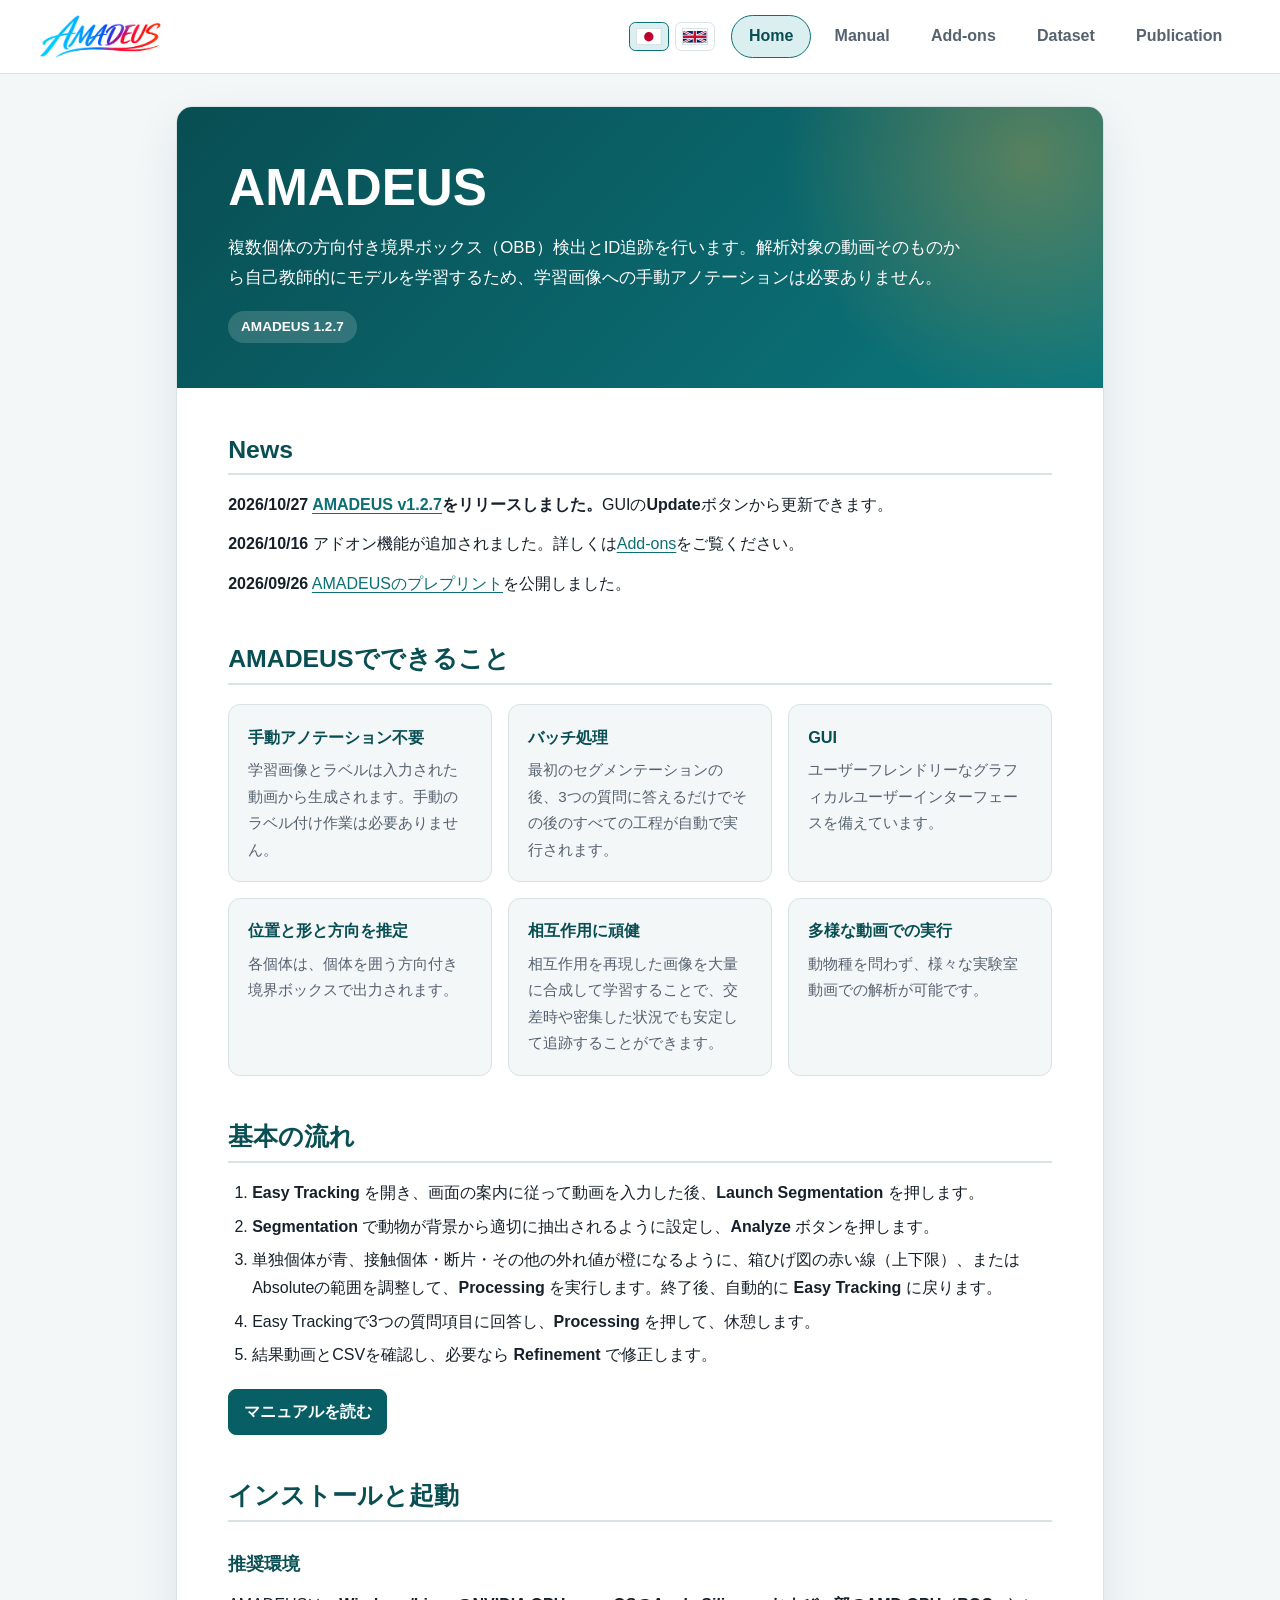
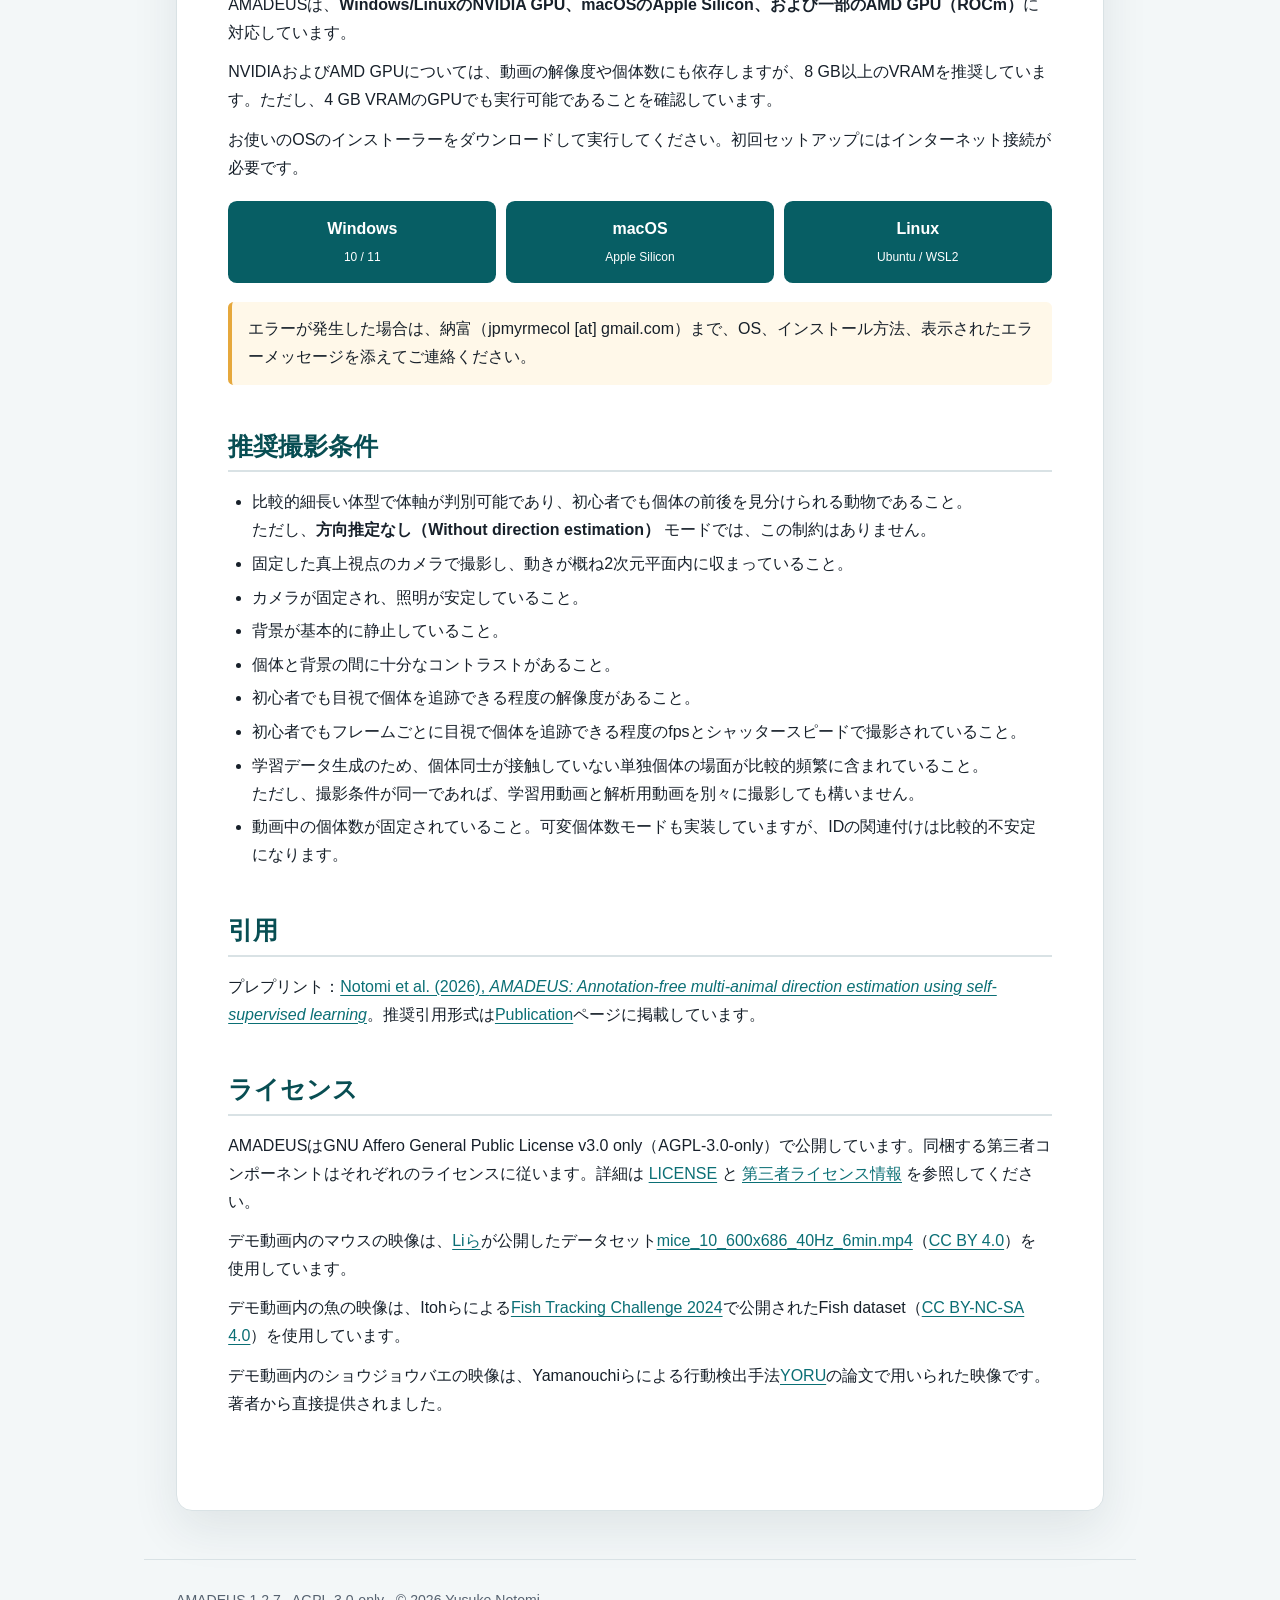
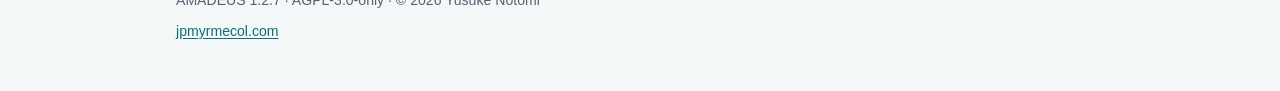
==== commit a52bf8c1: "Set AMADEUS v1.2.7 NEWS date to October 27" ====
--- a/jp/index.html
+++ b/jp/index.html
@@ -45,7 +45,7 @@
 
   <section id="news">
     <h2>News</h2>
-    <p><strong>2026/10/25 <a href="https://github.com/jpmyrmecol/AMADEUS/releases/tag/v1.2.6" target="_blank" rel="noopener noreferrer">AMADEUS v1.2.7</a>をリリースしました。</strong>GUIの<strong>Update</strong>ボタンから更新できます。</p>
+    <p><strong>2026/10/27 <a href="https://github.com/jpmyrmecol/AMADEUS" target="_blank" rel="noopener noreferrer">AMADEUS v1.2.7</a>をリリースしました。</strong>GUIの<strong>Update</strong>ボタンから更新できます。</p>
     <p><strong>2026/10/16</strong> アドオン機能が追加されました。詳しくは<a href="/jp/addons.html">Add-ons</a>をご覧ください。</p>
     <p><strong>2026/09/26</strong> <a href="https://doi.org/10.64898/2026.09.19.752854" target="_blank" rel="noopener noreferrer">AMADEUSのプレプリント</a>を公開しました。</p>
   </section>
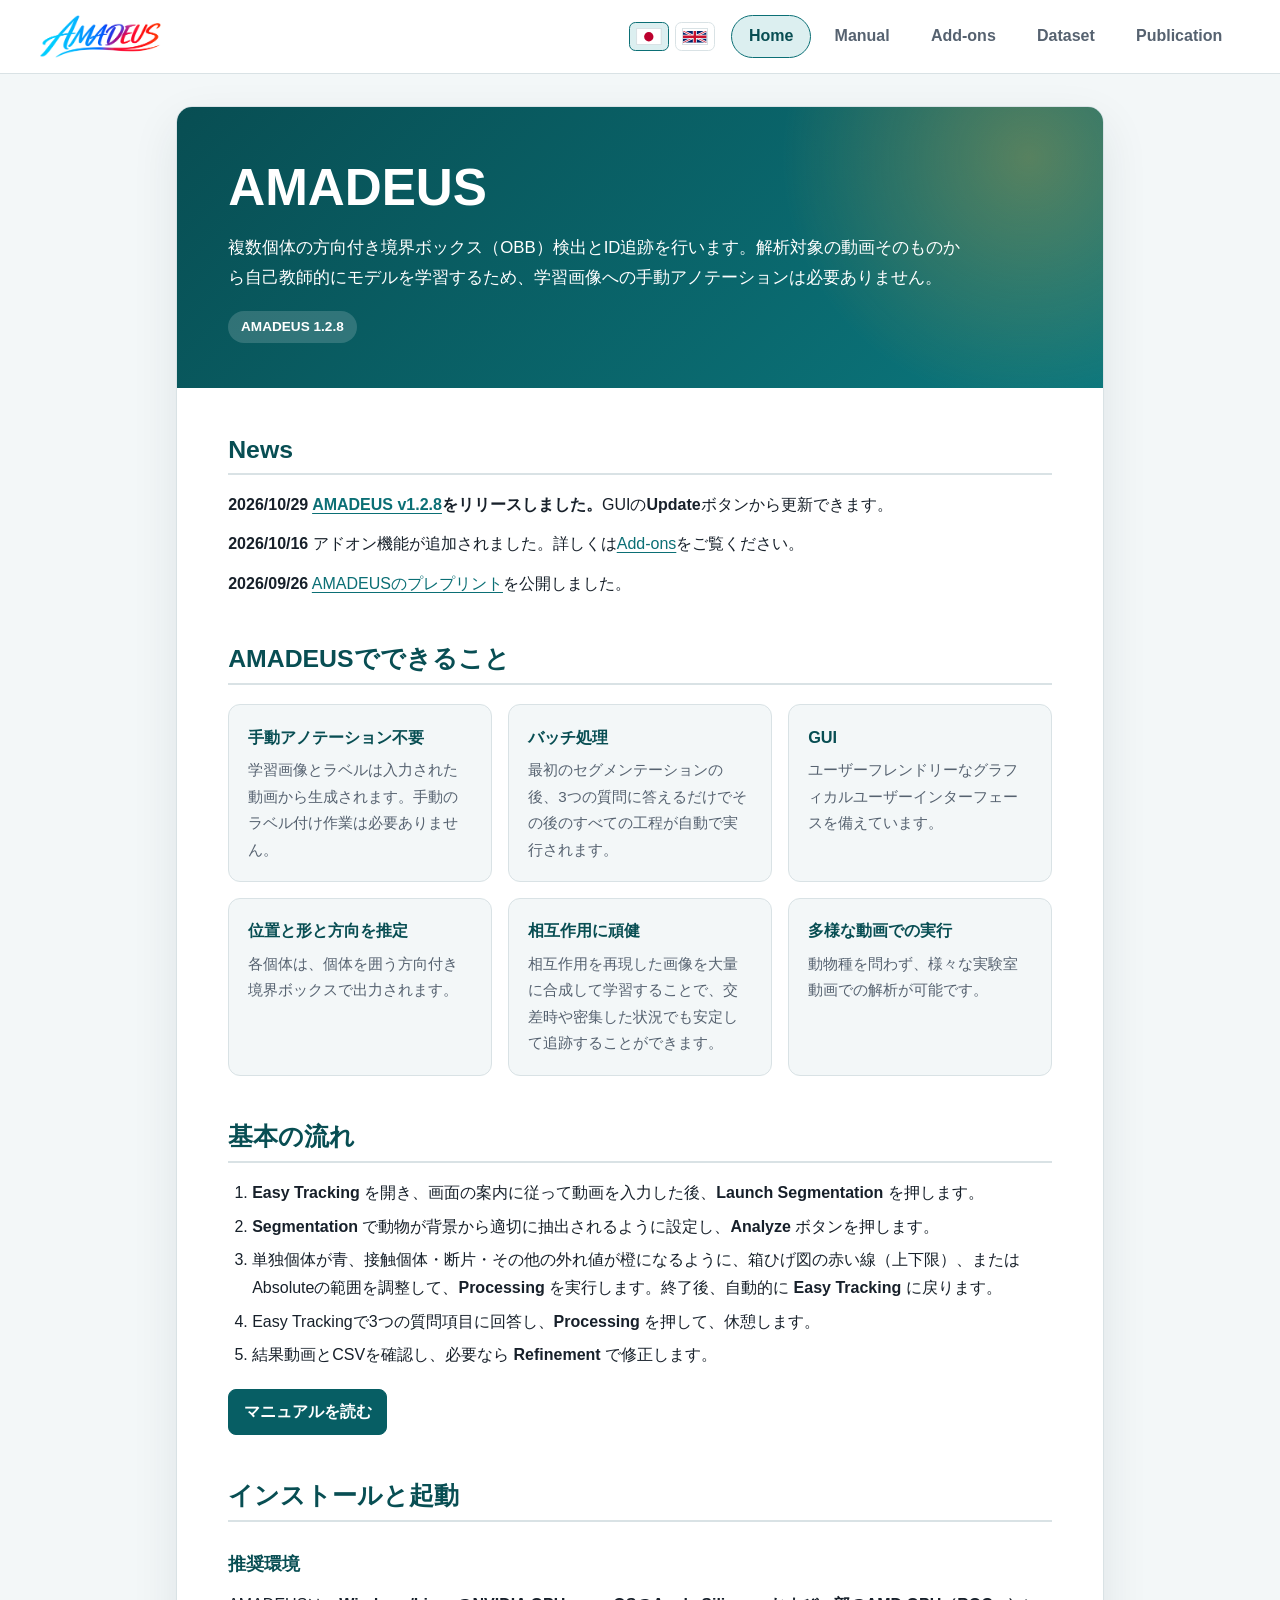
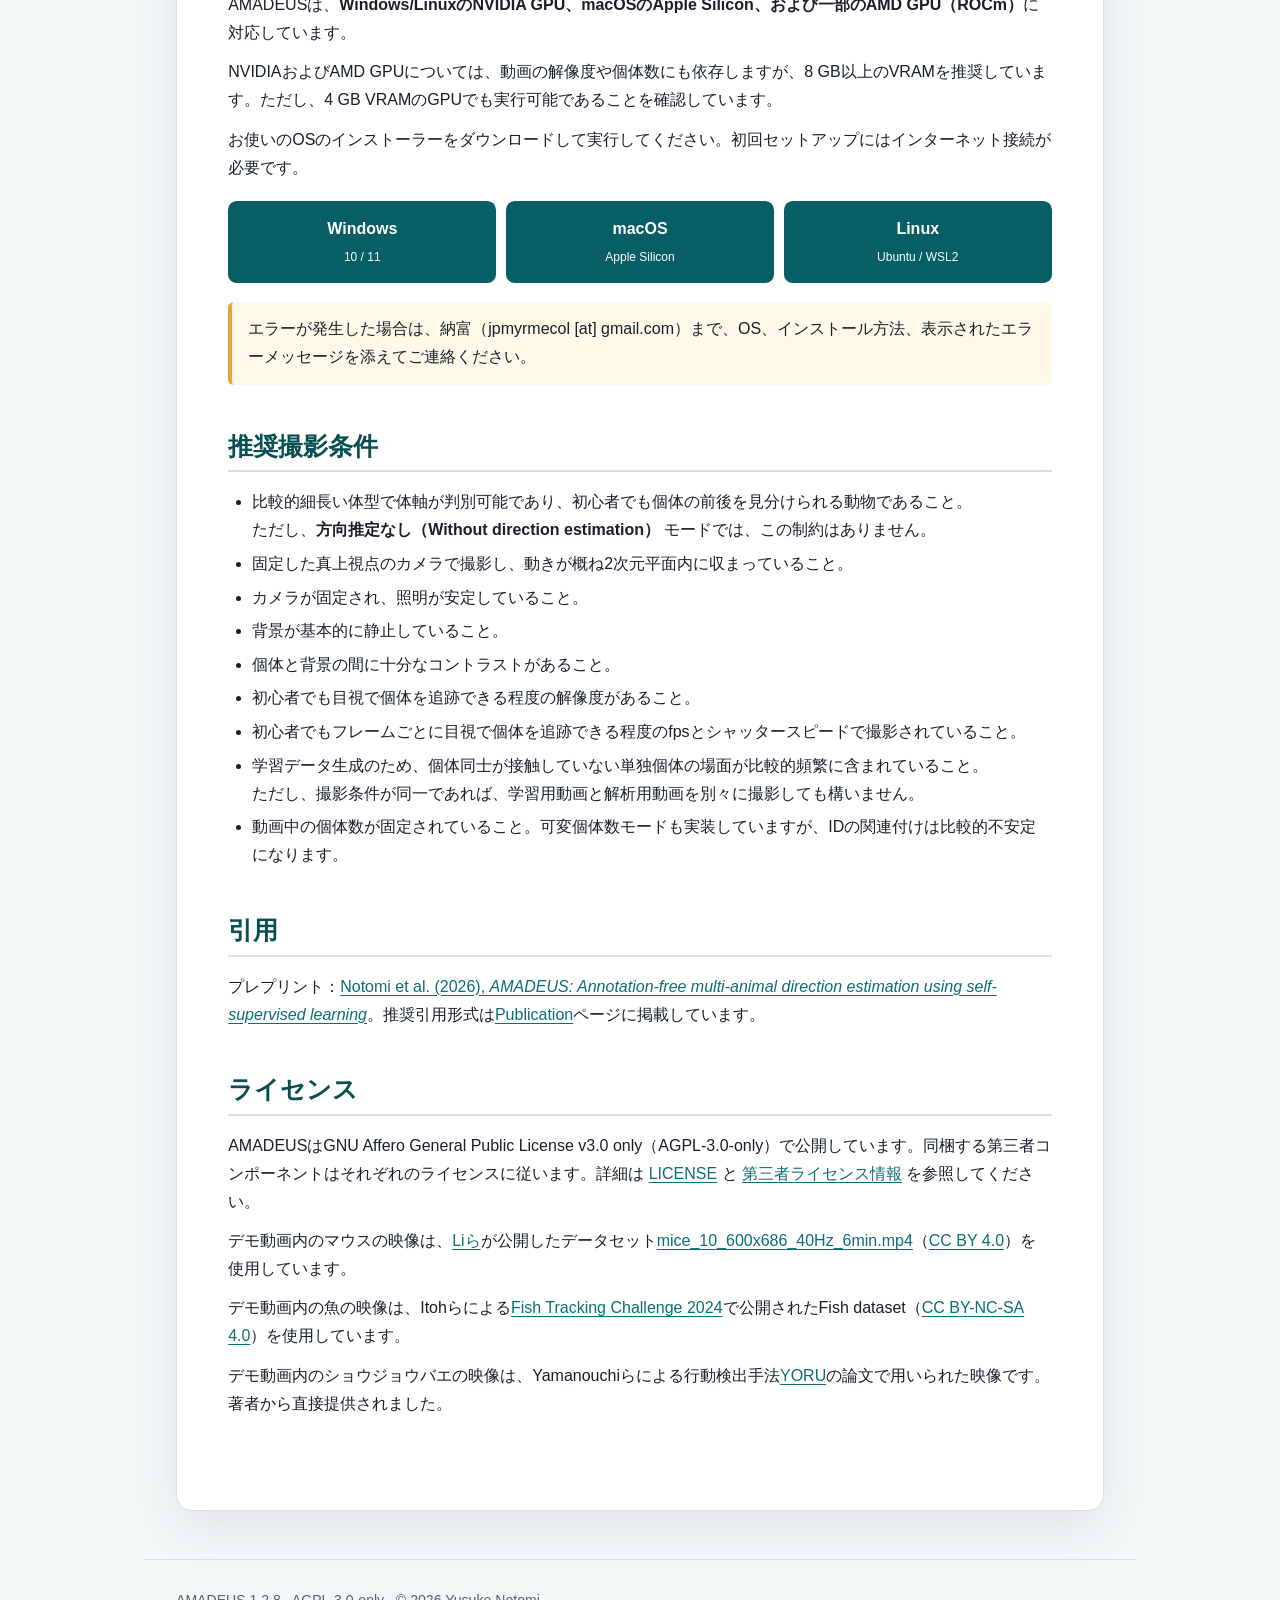
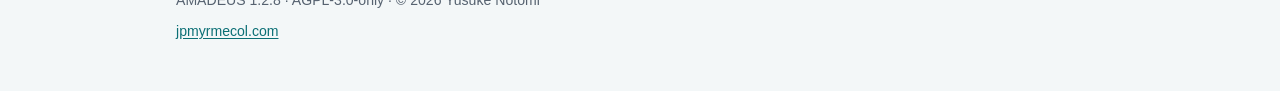
==== commit 5e87df37: "Update AMADEUS site version and latest news to v1.2.8" ====
--- a/jp/index.html
+++ b/jp/index.html
@@ -34,7 +34,7 @@
   <div class="hero">
     <h1>AMADEUS</h1>
     <p>複数個体の方向付き境界ボックス（OBB）検出とID追跡を行います。解析対象の動画そのものから自己教師的にモデルを学習するため、学習画像への手動アノテーションは必要ありません。</p>
-    <a class="pill" href="https://github.com/jpmyrmecol/AMADEUS" target="_blank" rel="noopener noreferrer">AMADEUS 1.2.7</a>
+    <a class="pill" href="https://github.com/jpmyrmecol/AMADEUS" target="_blank" rel="noopener noreferrer">AMADEUS 1.2.8</a>
   </div>
 
   <div class="site-mobile-demo">
@@ -45,7 +45,7 @@
 
   <section id="news">
     <h2>News</h2>
-    <p><strong>2026/10/27 <a href="https://github.com/jpmyrmecol/AMADEUS" target="_blank" rel="noopener noreferrer">AMADEUS v1.2.7</a>をリリースしました。</strong>GUIの<strong>Update</strong>ボタンから更新できます。</p>
+    <p><strong>2026/10/29 <a href="https://github.com/jpmyrmecol/AMADEUS" target="_blank" rel="noopener noreferrer">AMADEUS v1.2.8</a>をリリースしました。</strong>GUIの<strong>Update</strong>ボタンから更新できます。</p>
     <p><strong>2026/10/16</strong> アドオン機能が追加されました。詳しくは<a href="/jp/addons.html">Add-ons</a>をご覧ください。</p>
     <p><strong>2026/09/26</strong> <a href="https://doi.org/10.64898/2026.09.19.752854" target="_blank" rel="noopener noreferrer">AMADEUSのプレプリント</a>を公開しました。</p>
   </section>
@@ -140,7 +140,7 @@
 </div>
 
 <footer class="site">
-  <p>AMADEUS 1.2.7 · AGPL-3.0-only · © 2026 Yusuke Notomi</p>
+  <p>AMADEUS 1.2.8 · AGPL-3.0-only · © 2026 Yusuke Notomi</p>
   <p><a href="https://jpmyrmecol.com/" target="_blank" rel="noopener noreferrer">jpmyrmecol.com</a></p>
 </footer>
 <!-- home-cache-refresh: 2026-09-14 -->
